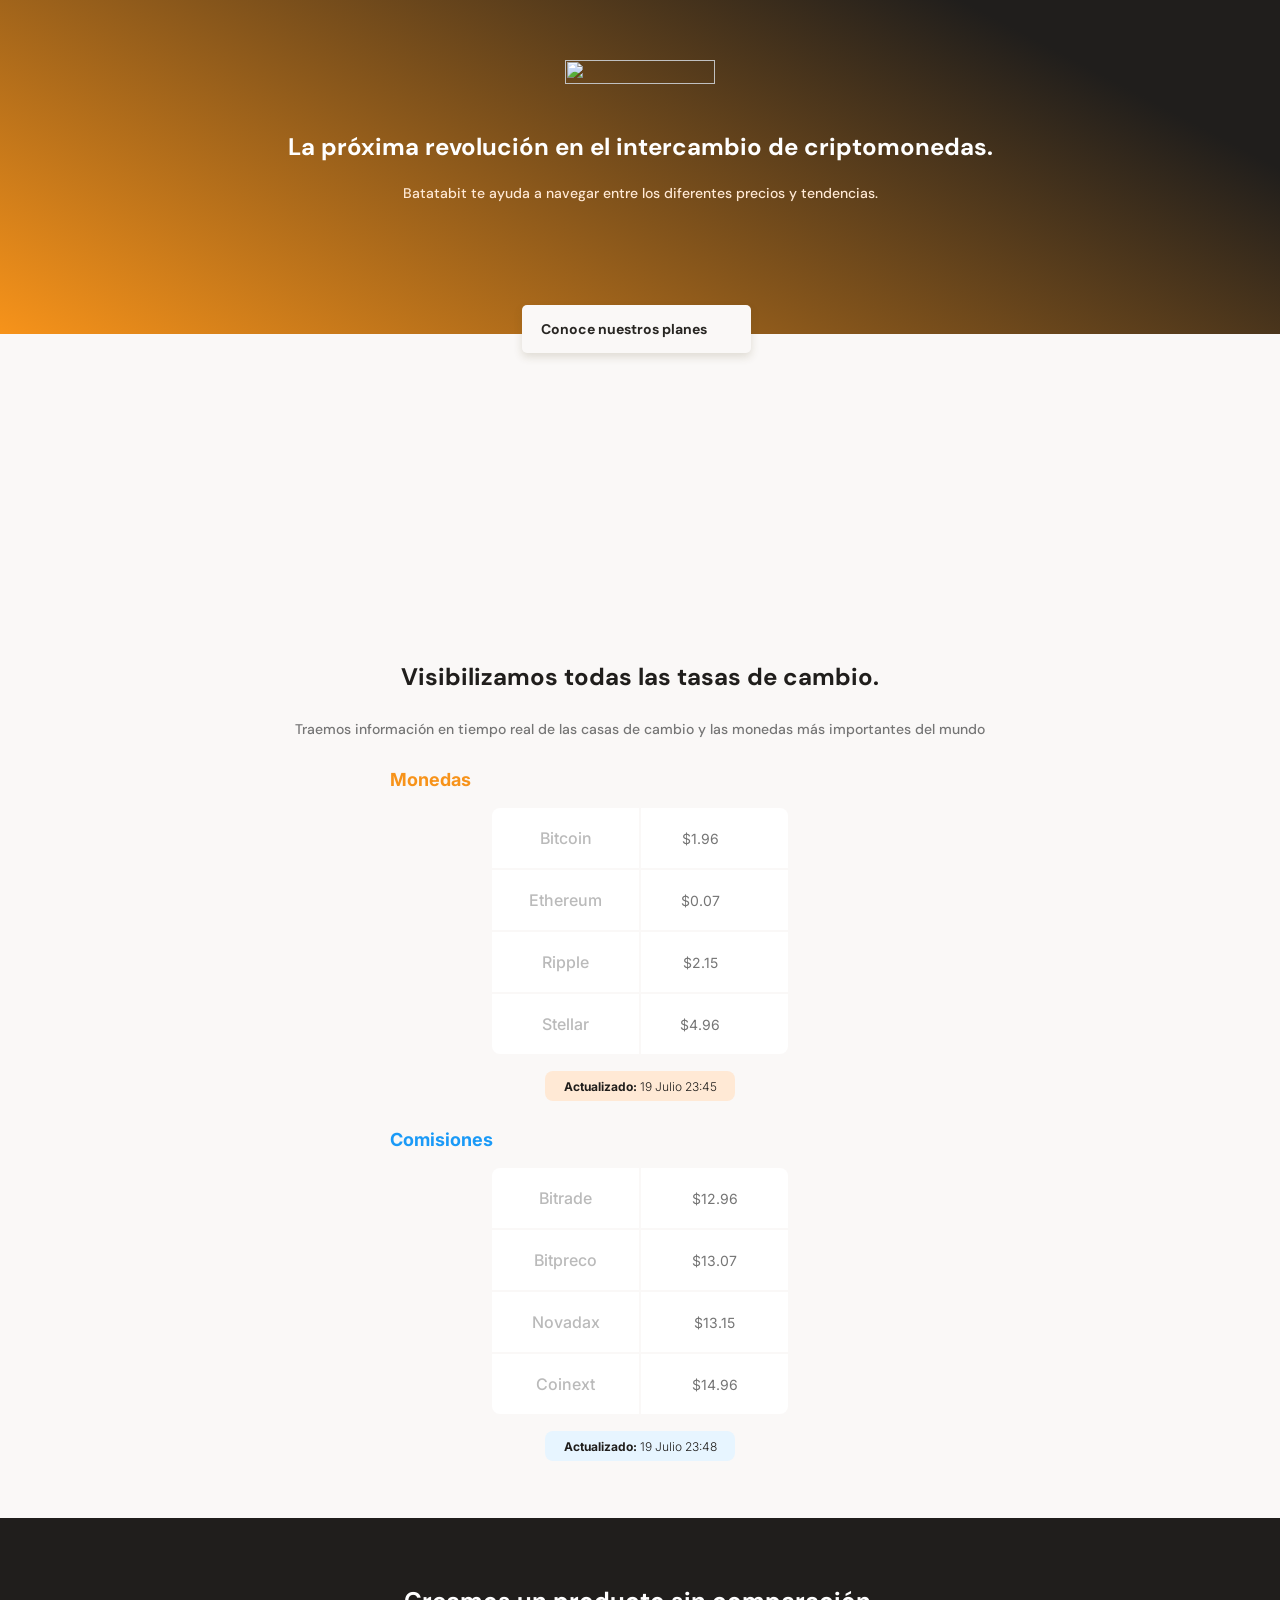
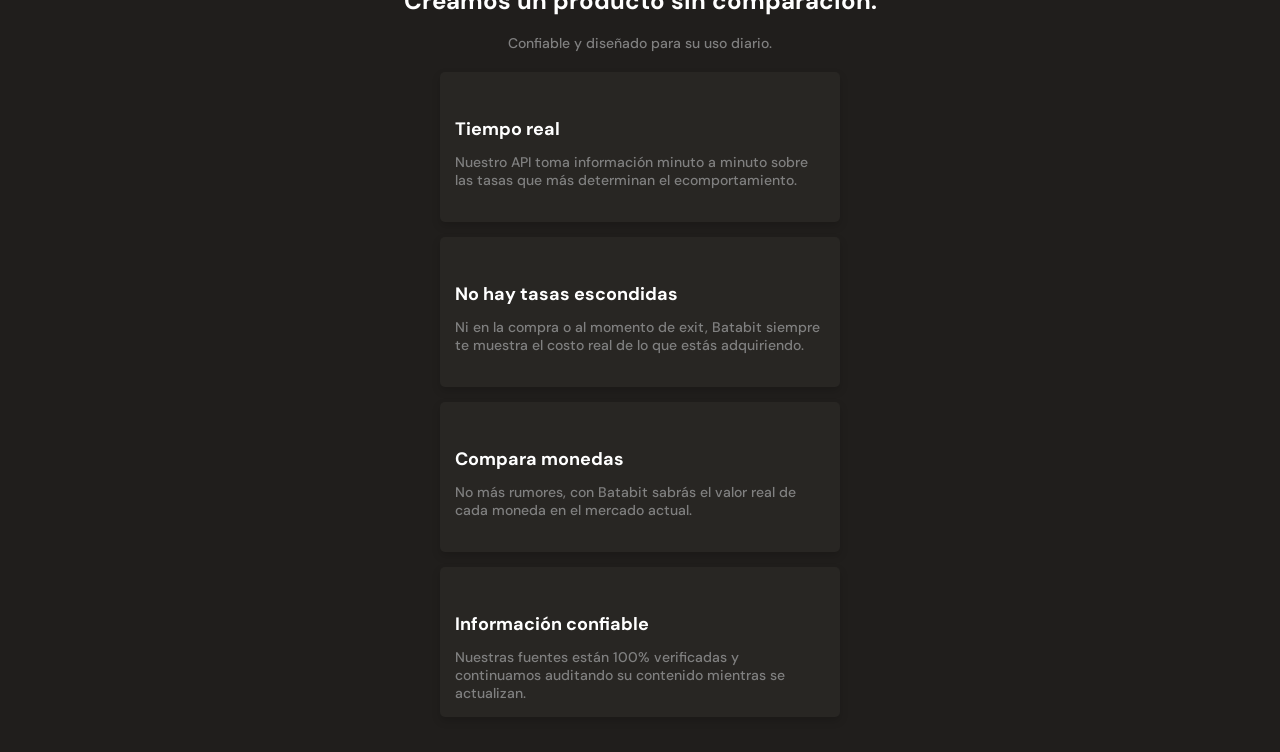
==== MobileFirst/index.html @ f26d72b4 "Finaliza parte de tarjetas de beneficios" ====
<!DOCTYPE html>
<html lang="en">
    <head>
        <meta charset="UTF-8">
        <meta name="viewport" content="width=device-width, initial-scale=1.0">
        <title>Batatabit</title>
        <link rel="preconnect" href="https://fonts.gstatic.com">
        <link href="https://fonts.googleapis.com/css2?family=DM+Sans:wght@400;500;700&family=Inter:wght@300;500&display=swap" rel="stylesheet">
        <link rel="stylesheet" href="./styles.css">
    </head>
    <body>
        <header>
            <img src="./assets/imgs/batatabit.svg" alt="">
            <div class="header--title-container">
                <h1>La próxima revolución en el intercambio de criptomonedas.</h1>
                <p>Batatabit te ayuda a navegar entre los diferentes precios y tendencias.</p>
                <a href="" class="header--button">Conoce nuestros planes <span></span></a>
            </div>            
        </header>
        <main>
            <section class="main--exchange-container">
                <div class="backgroundImg"></div>
                <div class="main--exchange-container--title">
                    <h2>Visibilizamos todas las tasas de cambio.</h2>
                    <p>Traemos información en tiempo real de las casas de cambio y las monedas más importantes del mundo</p>
                </div>
                <section class="main--tables--container">
                    <!-- Main table -->
                    <div class="main-currency-table">                        
                        <p class="currency-table--moneytitle">Monedas</p>
                        <div class="currency-table--container">
                            <table>
                                <!-- T row -->
                                <tr>
                                    <!-- T data -->
                                    <td class="table__top-left">Bitcoin</td>
                                    <td class="table__top-right table__right">$1.96 <span class="down"></span></td>
                                </tr>
                                <tr>
                                    <td>Ethereum</td>
                                    <td class="table__right">$0.07 <span class="up"></span></td>
                                </tr>
                                <tr>
                                    <td>Ripple</td>
                                    <td class="table__right">$2.15 <span class="down"></span></td>
                                </tr>
                                <tr>
                                    <td class="table__bottom-left">Stellar</td>
                                    <td class="table__bottom-right table__right">$4.96 <span class="down"></span></td>
                                </tr>
                            </table>
                        </div>
                        <div class="currency-table--date date__currency">
                            <p><b>Actualizado:</b> 19 Julio 23:45</p>
                        </div>
                    </div>
                    <!-- Second table -->
                    <div class="main-currency-table">                        
                        <p class="currency-table--comissiontitle">Comisiones</p>
                        <div class="currency-table--container">
                            <table>
                                <!-- T row -->
                                <tr>
                                    <!-- T data -->
                                    <td class="table__top-left">Bitrade</td>
                                    <td class="table__top-right table__right">$12.96</td>
                                </tr>
                                <tr>
                                    <td>Bitpreco</td>
                                    <td class="table__right">$13.07</td>
                                </tr>
                                <tr>
                                    <td>Novadax</td>
                                    <td class="table__right">$13.15</td>
                                </tr>
                                <tr>
                                    <td class="table__bottom-left">Coinext</td>
                                    <td class="table__bottom-right table__right">$14.96</td>
                                </tr>
                            </table>
                        </div>
                        <div class="currency-table--date date__comission">
                            <p><b>Actualizado:</b> 19 Julio 23:48</p>
                        </div>
                    </div>
                </section>

            </section>
            <!-- Main product detail -->
            <section class="main-product-detail">
                <span class="product-detail--batata-logo"></span>
                <div class="product-detail--title">
                    <h2>Creamos un producto sin comparación.</h2>
                    <p>Confiable y diseñado para su uso diario.</p>
                </div>
                <section class="product-cards--container">
                    <article class="product-detail--card">
                        <span class="clock"></span>
                        <p class="product--card-title">Tiempo real</p>
                        <p class="product--card-body">Nuestro API toma información minuto a minuto sobre las tasas que más determinan el ecomportamiento.</p>
                    </article>
                    <article class="product-detail--card">
                        <span class="eye"></span>
                        <p class="product--card-title">No hay tasas escondidas</p>
                        <p class="product--card-body">Ni en la compra o al momento de exit, Batabit siempre te muestra el costo real de lo que estás adquiriendo.</p>
                    </article>
                    <article class="product-detail--card">
                        <span class="dollar"></span>
                        <p class="product--card-title">Compara monedas</p>
                        <p class="product--card-body">No más rumores, con Batabit sabrás el valor real de cada moneda en el mercado actual.</p>
                    </article>
                    <article class="product-detail--card">
                        <span class="check"></span>
                        <p class="product--card-title">Información confiable</p>
                        <p class="product--card-body">Nuestras fuentes están 100% verificadas y continuamos auditando su contenido mientras se actualizan.</p>
                    </article>
                </section>
            </section>
            <section></section>
            <section></section>
        </main>
        <footer></footer>
    </body>
</html>
---- MobileFirst/styles.css ----
/*
1. Posicionamiento
2. Modelo de caja (Box model)
3. Tipografía
4. Visuales
5. Otros
*/
:root {
    /* Colores */
    --bitcoin-orange: #F7931A;
    --soft-orange: #FFE9D5;
    --secondary-blue: #1A9AF7;
    --soft-blue: #E7F5FF;
    --warm-black: #201E1C;
    --black: #282623;
    --grey: #BABABA;
    --off-white: #FAF8F7;
    --just-white: #FFFFFF;
    --warm-grey: #757575;
    --dark-grey: #808080;
}

* {
    box-sizing: border-box;
    margin: 0px;
    padding: 0px;
}

html {
    font-size: 62.5%;
    font-family: 'DM Sans', sans-serif;
}

header {
    position: relative;
    display: flex;
    flex-direction: column;
    justify-content: center;
    width: 100%;
    min-width: 320px;
    height: 334px;
    text-align: center;
    background: linear-gradient(207.8deg, var(--warm-black) 16.69%, var(--bitcoin-orange) 100%);
}

header img {
    width: 150px;
    height: 24px;
    margin-top: 60px;
    align-self: center;
}

.header--title-container {
    width: 90%;
    min-width: 288px;
    max-width: 900px;
    height: 218px;
    margin-top: 50px;
    text-align: center;
    align-self: center;
}

.header--title-container h1 {
    font-size: 2.4rem;
    font-weight: bold;
    line-height: 2.6rem;
    color: var(--just-white);
}

.header--title-container p {
    margin-top: 20px;
    font-size: 1.4rem;
    font-weight: 500;
    line-height: 2.6rem;
    color: var(--soft-orange);
}

.header--title-container .header--button {
    position: absolute;
    left: calc(50% - 118px);
    top: 270px;
    display: block;
    margin-top: 35px;
    padding: 15px;
    width: 229px;
    height: 48px;
    background-color: var(--off-white);
    /* Sombra */
    box-shadow: 0px 4px 8px rgba(89, 73, 30, 0.16);
    border: none;
    border-radius: 5px;
    font-size: 1.4rem;
    font-weight: bold;
    text-decoration: none;
    color: var(--black);
}

.header--button span{
    display: inline-block;
    width: 13px;
    height: 8px;
    margin-left: 10px;
    background-image: url('./assets/icons/Vector.svg')
}

main {
    width: 100%;
    height: auto;   /* El mismo contenido asigna el alto */
    background-color: var(--off-white);
}

.main--exchange-container {
    width: 100%;
    height: auto;
    padding-top: 80px;
    padding-bottom: 30px;
    text-align: center;
}

.main--exchange-container--title {
    width: 90%;
    min-width: 288px;
    max-width: 900px;
    margin: 0 auto;
}

.main--exchange-container .backgroundImg {
    width: 200px;
    height: 200px;
    margin: 0 auto;
    margin-bottom: 50px;
    background-image: url('./assets/imgs/bitcoin.svg');
    background-size: cover;
    background-position: center;
    background-repeat: no-repeat;
}

.main--exchange-container h2 {
    margin-bottom: 30px;
    font-size: 2.4rem;
    font-weight: bold;
    line-height: 2.6rem;
    color: var(--warm-black);
}

.main--exchange-container p {
    margin-bottom: 30px;
    font-size: 1.4rem;
    font-weight: 500;
    line-height: 1.8rem;
    color: var(--warm-grey);
}

.main-currency-table {
    width: 70%;
    min-width: 235px;
    max-width: 500px;
    height: 360px;
    margin: 0 auto;
    font-family: "Inter", sans-serif;
}

.main-currency-table p {
    margin-bottom: 15px;
    font-size: 1.8rem;
    font-weight: bold;
    line-height: 2.3rem;
    text-align: left;
}

.main-currency-table .currency-table--moneytitle {
    color: var(--bitcoin-orange);    
}

.main-currency-table .currency-table--comissiontitle {
    color: var(--secondary-blue);        
}

.main-currency-table .currency-table--container {
    width: 90%;
    min-width: 230px;
    max-width: 300px;
    height: 250px;
    margin: 0 auto;    
}

.currency-table--container table {
    width: 100%;
    height: 100%;
}

.currency-table--container td {
    width: 50%;
    font-size: 1.6rem;
    font-weight: 500;
    line-height: 1.9rem;
    color: var(--grey);
    background-color: var(--just-white);    
}

.currency-table--container .table__top-left {
    border-radius: 8px 0px 0px 0px;
}

.currency-table--container .table__bottom-left {
    border-radius: 0px 0px 0px 8px;
}

.currency-table--container .table__top-right {
    border-radius: 0px 8px 0px 0px;
}

.currency-table--container .table__bottom-right {
    border-radius: 0px 0px 8px 0px;
}

.currency-table--container .table__right {
    font-size: 1.4rem;
    font-weight: normal;
    line-height: 1.7rem;
    color: var(--warm-grey);
}

.currency-table--container span {
    display: inline-block;
    width: 15px;
    height: 15px;
    margin-left: 10px;    
    background-position: center;
    background-repeat: no-repeat;
}

.currency-table--container .down {
    background-image: url('./assets/icons/trending-down.svg');    
}

.currency-table--container .up {
    background-image: url('./assets/icons/trending-up.svg');   
}

.currency-table--date {
    width: 190px; /* PARA EVITAR EL DESBORDAMIENTO DEL TEXTO SE PUEDE PONER WIDTH: MAX-CONTENT*/
    height: 30px;
    margin: 0 auto;
    margin-top: 15px;
    padding: 8px;    
    border-radius: 8px;
}

.currency-table--date p {
    font-size: 1.2rem;
    line-height: 1.5rem;
    text-align: center;
    color: var(--warm-black);
    font-weight: 300;
}

.date__comission {    
    background-color: var(--soft-blue);
}

.date__currency {
    background-color: var(--soft-orange);
}

/* Main product detail */
.main-product-detail {
    position: relative;
    width: 100%;
    min-width: 320px;
    height: auto;
    padding: 20px 10px;
    background-color: var(--warm-black);
}

.product-detail--batata-logo {
    position: absolute;
    width: 40px;
    height: 25px;
    top: -10px;
    left: calc(50% - 20px);
    background-image: url('./assets/icons/batataLogo.svg');
}

.product-detail--title {
    width: 90%;
    min-width: 288px;
    height: auto;
    margin: 0 auto;
    margin-top: 50px;
    text-align: center;
}

.product-detail--title h2 {
    margin-bottom: 20px;
    font-size: 2.4rem;
    font-weight: bold;
    line-height: 2.6rem;
    color: var(--just-white);
}

.product-detail--title p {
    margin-bottom: 20px;
    font-size: 1.4rem;
    line-height: 1.8rem;
    font-weight: 500;
    color: var(--dark-grey);
}

.product-detail--card {
    width: 90%;
    min-width: 288px;
    max-width: 400px;
    height: 150px;
    margin: 15px auto;
    padding: 15px;
    background-color: var(--black);
    border-radius: 5px;
    box-shadow: 0px 4px 8px rgba(0, 0, 0, 0.16);
}

.product-detail--card span {
    display: inline-block;
    width: 20px;
    height: 20px;
    margin-bottom: 10px;    
    background-size: cover;
    background-position: center;
    background-repeat: no-repeat;
}

.clock {
    background-image: url('./assets/icons/clock.svg');
}

.eye {
    background-image: url('./assets/icons/eye.svg');
}

.dollar {
    background-image: url('./assets/icons/dollar-sign.svg');
}

.check {
    background-image: url('./assets/icons/check-circle.svg');
}

.product--card-title {
    margin-bottom: 15px;
    font-size: 1.8rem;
    font-weight: bold;
    line-height: 1.8rem;
    color: var(--just-white);
}

.product--card-body {
    font-size: 1.4rem;
    font-weight: 500;
    line-height: 1.8rem;
    color: var(--dark-grey);
}
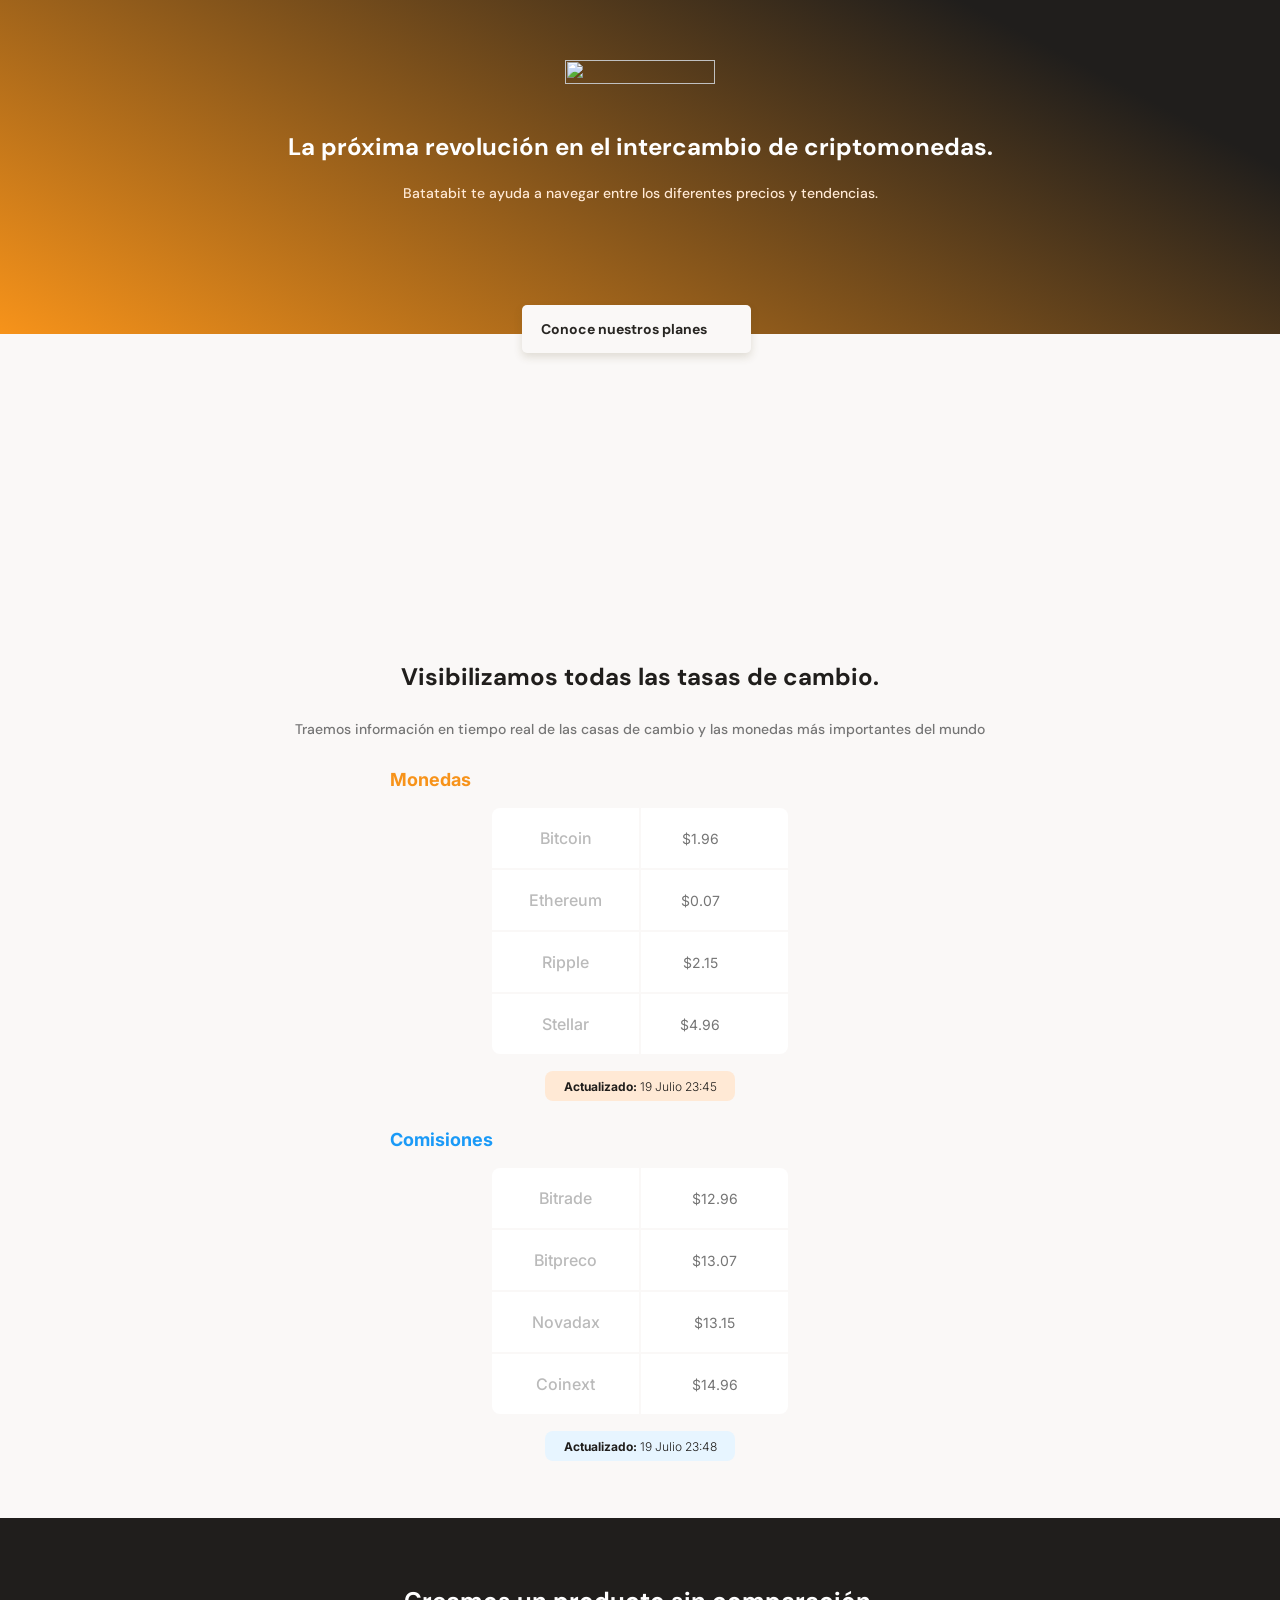
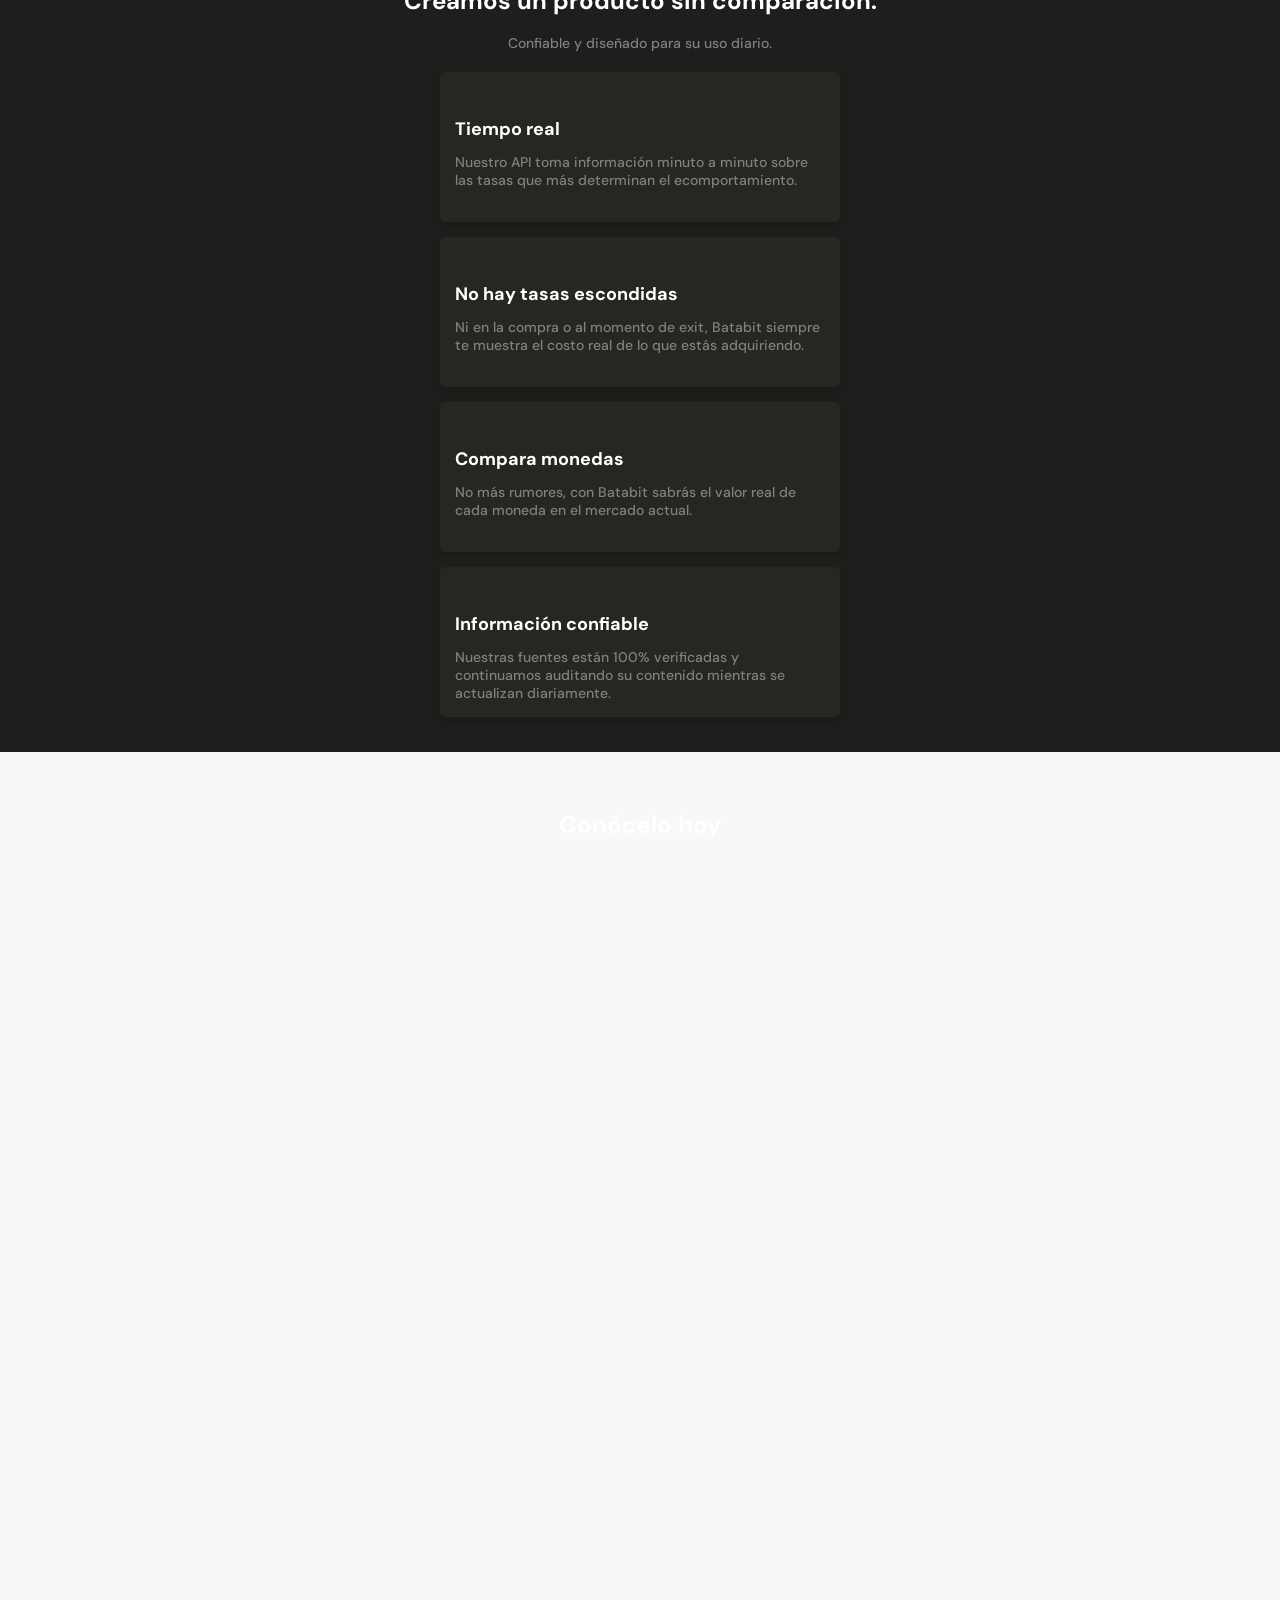
==== commit 445456eb: "Finaliza sección Hero" ====
--- a/MobileFirst/index.html
+++ b/MobileFirst/index.html
@@ -112,11 +112,14 @@
                     <article class="product-detail--card">
                         <span class="check"></span>
                         <p class="product--card-title">Información confiable</p>
-                        <p class="product--card-body">Nuestras fuentes están 100% verificadas y continuamos auditando su contenido mientras se actualizan.</p>
+                        <p class="product--card-body">Nuestras fuentes están 100% verificadas y continuamos auditando su contenido mientras se actualizan diariamente.</p>
                     </article>
                 </section>
             </section>
-            <section></section>
+            <!-- Hero section -->
+            <section class="bitcoin-img-container">
+                <h2>Conócelo hoy</h2>
+            </section>
             <section></section>
         </main>
         <footer></footer>
--- a/MobileFirst/styles.css
+++ b/MobileFirst/styles.css
@@ -311,7 +311,7 @@
     width: 90%;
     min-width: 288px;
     max-width: 400px;
-    height: 150px;
+    min-height: 150px;
     margin: 15px auto;
     padding: 15px;
     background-color: var(--black);
@@ -358,4 +358,23 @@
     font-weight: 500;
     line-height: 1.8rem;
     color: var(--dark-grey);
+}
+
+.bitcoin-img-container {
+    width: 100%;
+    min-width: 320px;
+    height: 100vh;
+    background-image: url('./assets/imgs/bitcoinbaby.jpg');
+    background-position: center;
+    background-size: cover;
+    background-repeat: no-repeat;
+}
+
+.bitcoin-img-container h2 {
+    padding-top: 60px;
+    font-size: 2.4rem;
+    font-weight: bold;
+    line-height: 26px;
+    text-align: center;
+    color: var(--just-white);
 }
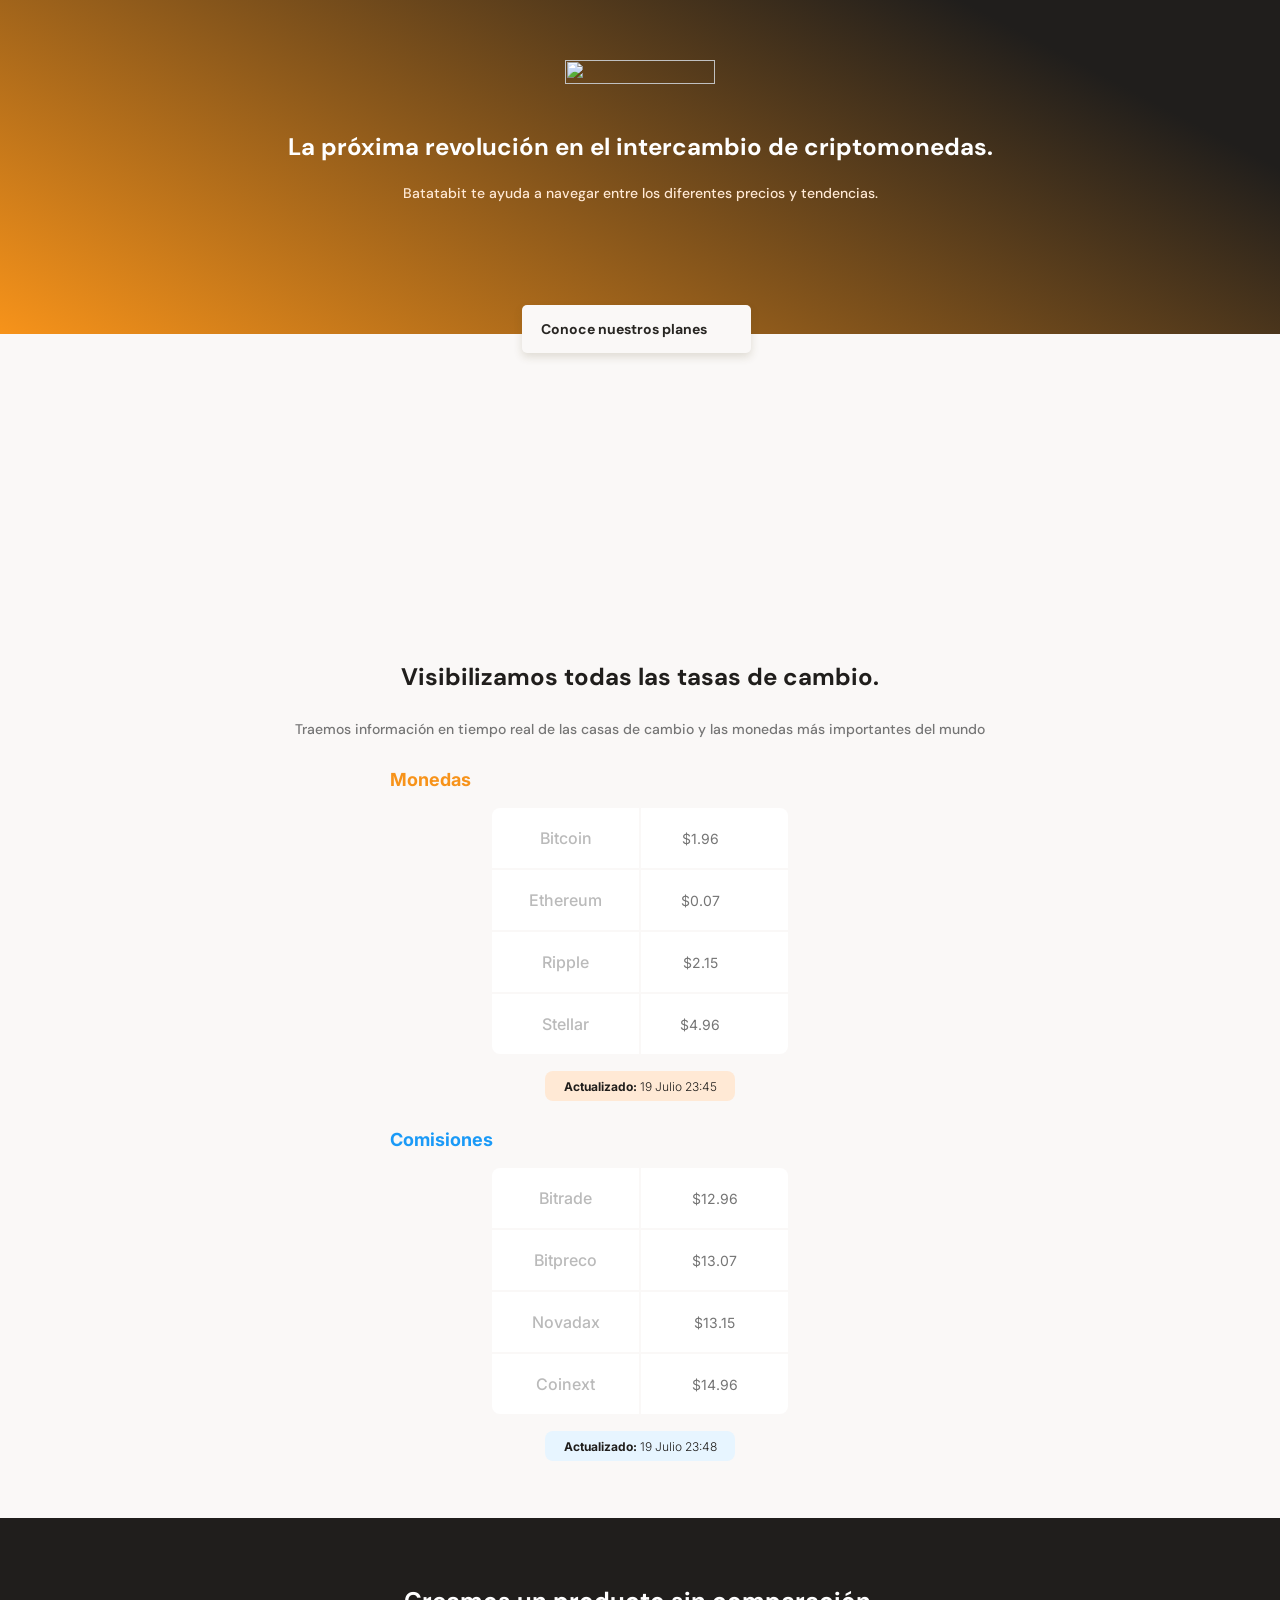
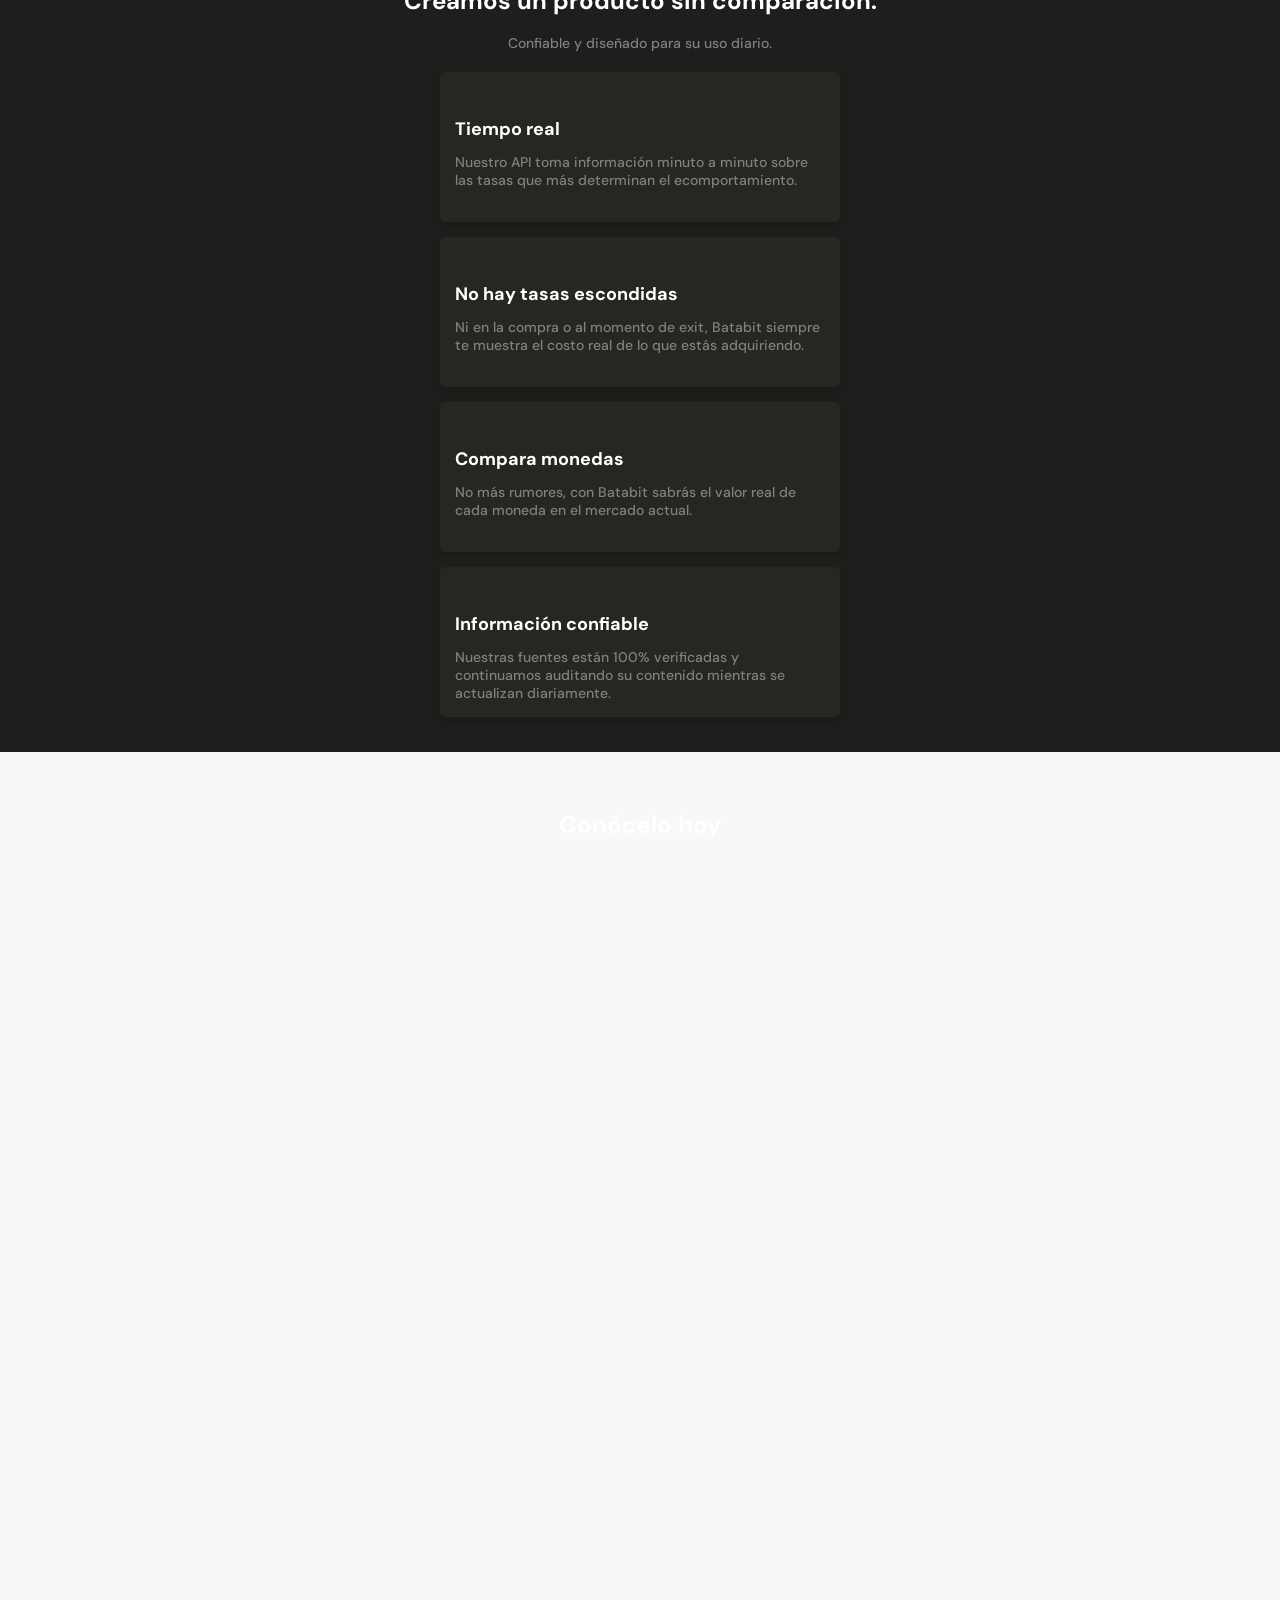
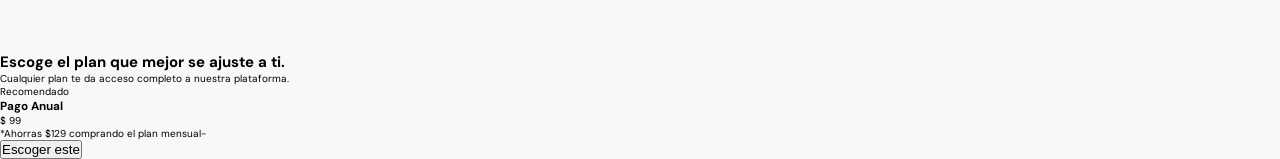
==== commit 954e12cb: "Estructura para la sección de payment" ====
--- a/MobileFirst/index.html
+++ b/MobileFirst/index.html
@@ -14,7 +14,7 @@
             <div class="header--title-container">
                 <h1>La próxima revolución en el intercambio de criptomonedas.</h1>
                 <p>Batatabit te ayuda a navegar entre los diferentes precios y tendencias.</p>
-                <a href="" class="header--button">Conoce nuestros planes <span></span></a>
+                <a href="#plans" class="header--button">Conoce nuestros planes <span></span></a>
             </div>            
         </header>
         <main>
@@ -120,7 +120,24 @@
             <section class="bitcoin-img-container">
                 <h2>Conócelo hoy</h2>
             </section>
-            <section></section>
+            <!-- Payment section -->
+            <section id="plans" class="main-plans-container">
+                <div class="plans--title">
+                    <h2>Escoge el plan que mejor se ajuste a ti.</h2>
+                    <p>Cualquier plan te da acceso completo a nuestra plataforma.</p>
+                </div>
+                <section class="plans-container--slider">
+                    <article class="plans-container--card">
+                        <p>Recomendado</p>
+                        <div>
+                            <h3>Pago Anual</h3>
+                            <p><span>$</span> 99</p>
+                            <p>*Ahorras $129 comprando el plan mensual-</p>
+                            <button>Escoger este <span></span></button>
+                        </div>
+                    </article>
+                </section>
+            </section>
         </main>
         <footer></footer>
     </body>
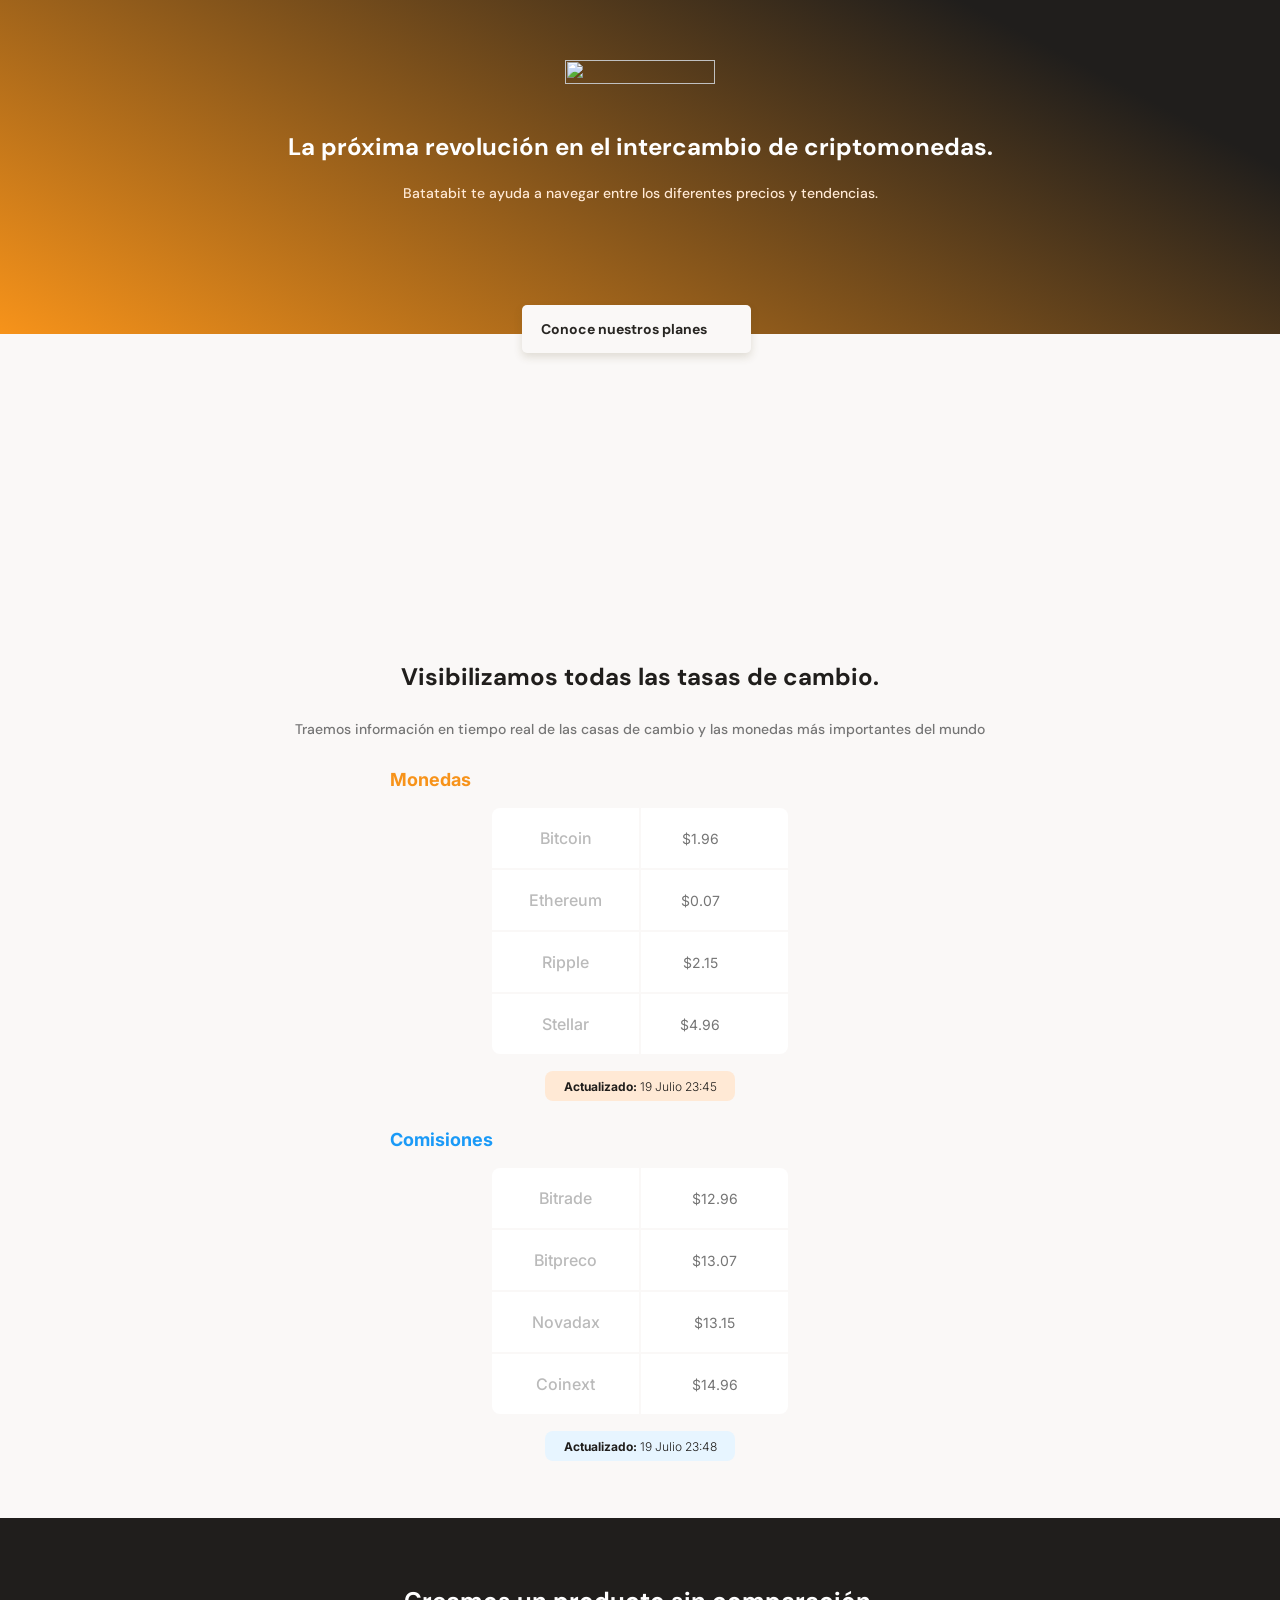
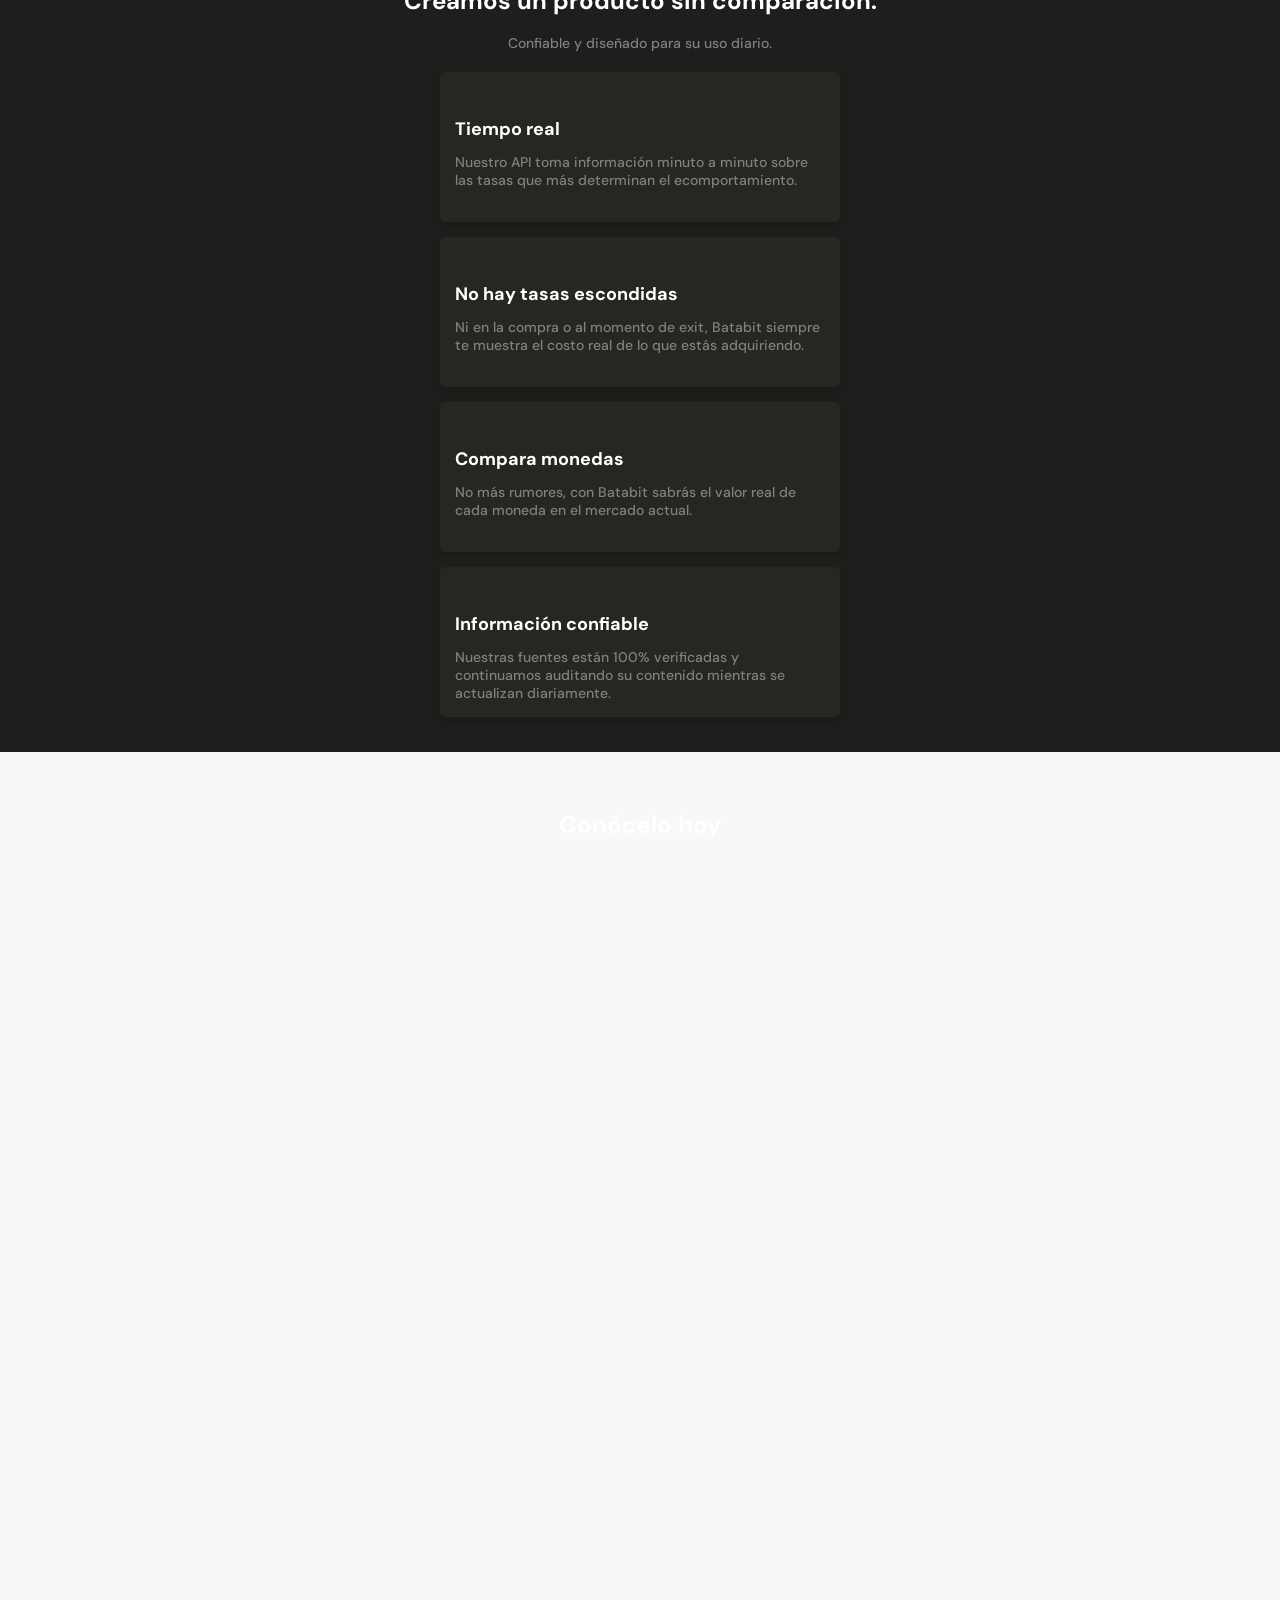
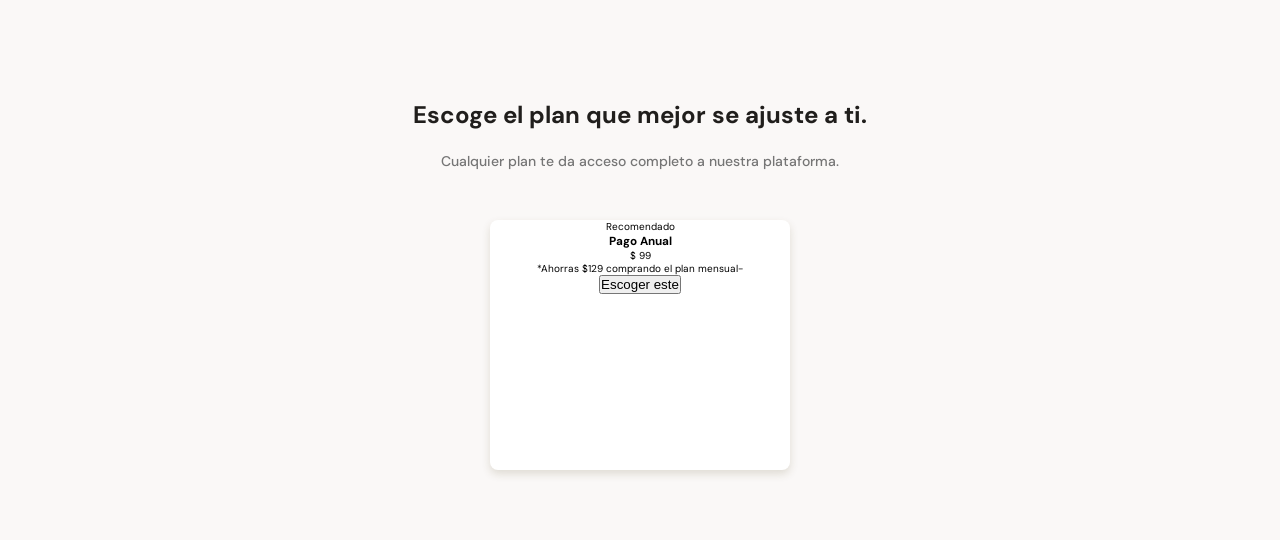
==== commit 43773e3f: "Finalización título sección planes- maqueta de tarjetas sección planes" ====
--- a/MobileFirst/index.html
+++ b/MobileFirst/index.html
@@ -128,12 +128,12 @@
                 </div>
                 <section class="plans-container--slider">
                     <article class="plans-container--card">
-                        <p>Recomendado</p>
-                        <div>
-                            <h3>Pago Anual</h3>
-                            <p><span>$</span> 99</p>
-                            <p>*Ahorras $129 comprando el plan mensual-</p>
-                            <button>Escoger este <span></span></button>
+                        <p class="recommended">Recomendado</p>
+                        <div class="plan-info-container">
+                            <h3 class="plan-card--title">Pago Anual</h3>
+                            <p class="plan-card--price"><span>$</span> 99</p>
+                            <p class="plan-card--saving">*Ahorras $129 comprando el plan mensual-</p>
+                            <button class="plan-card--ca">Escoger este <span></span></button>
                         </div>
                     </article>
                 </section>
--- a/MobileFirst/styles.css
+++ b/MobileFirst/styles.css
@@ -377,4 +377,49 @@
     line-height: 26px;
     text-align: center;
     color: var(--just-white);
+}
+
+/* Payment Section */
+.main-plans-container {
+    width: 100%;
+    min-width: 320px;
+    padding-bottom: 70px;
+    text-align: center;
+}
+
+.plans--title {
+    width: 90%;
+    min-width: 288px;
+    height: auto;
+    margin: 0 auto;
+    margin-bottom: 50px;
+}
+
+.plans--title h2 {
+    padding-top: 50px;
+    font-size: 2.4rem;
+    font-weight: bold;
+    line-height: 2.6rem;
+    color: var(--warm-black);
+}
+
+.plans--title p {
+    padding-top: 24px;
+    font-size: 1.4rem;
+    font-weight: 500;
+    line-height: 18px;
+    color: var(--warm-grey);
+}
+
+.plans-container--card {
+    position: relative;
+    width: 70%;
+    min-width: 230px;
+    max-width: 300px;
+    height: 250px;
+    margin: 50px auto 0;
+    padding: 0 15px;
+    background-color: var(--just-white);
+    border-radius: 8px;
+    box-shadow: 0px 4px 8px rgba(89, 73, 30, 0.16);
 }
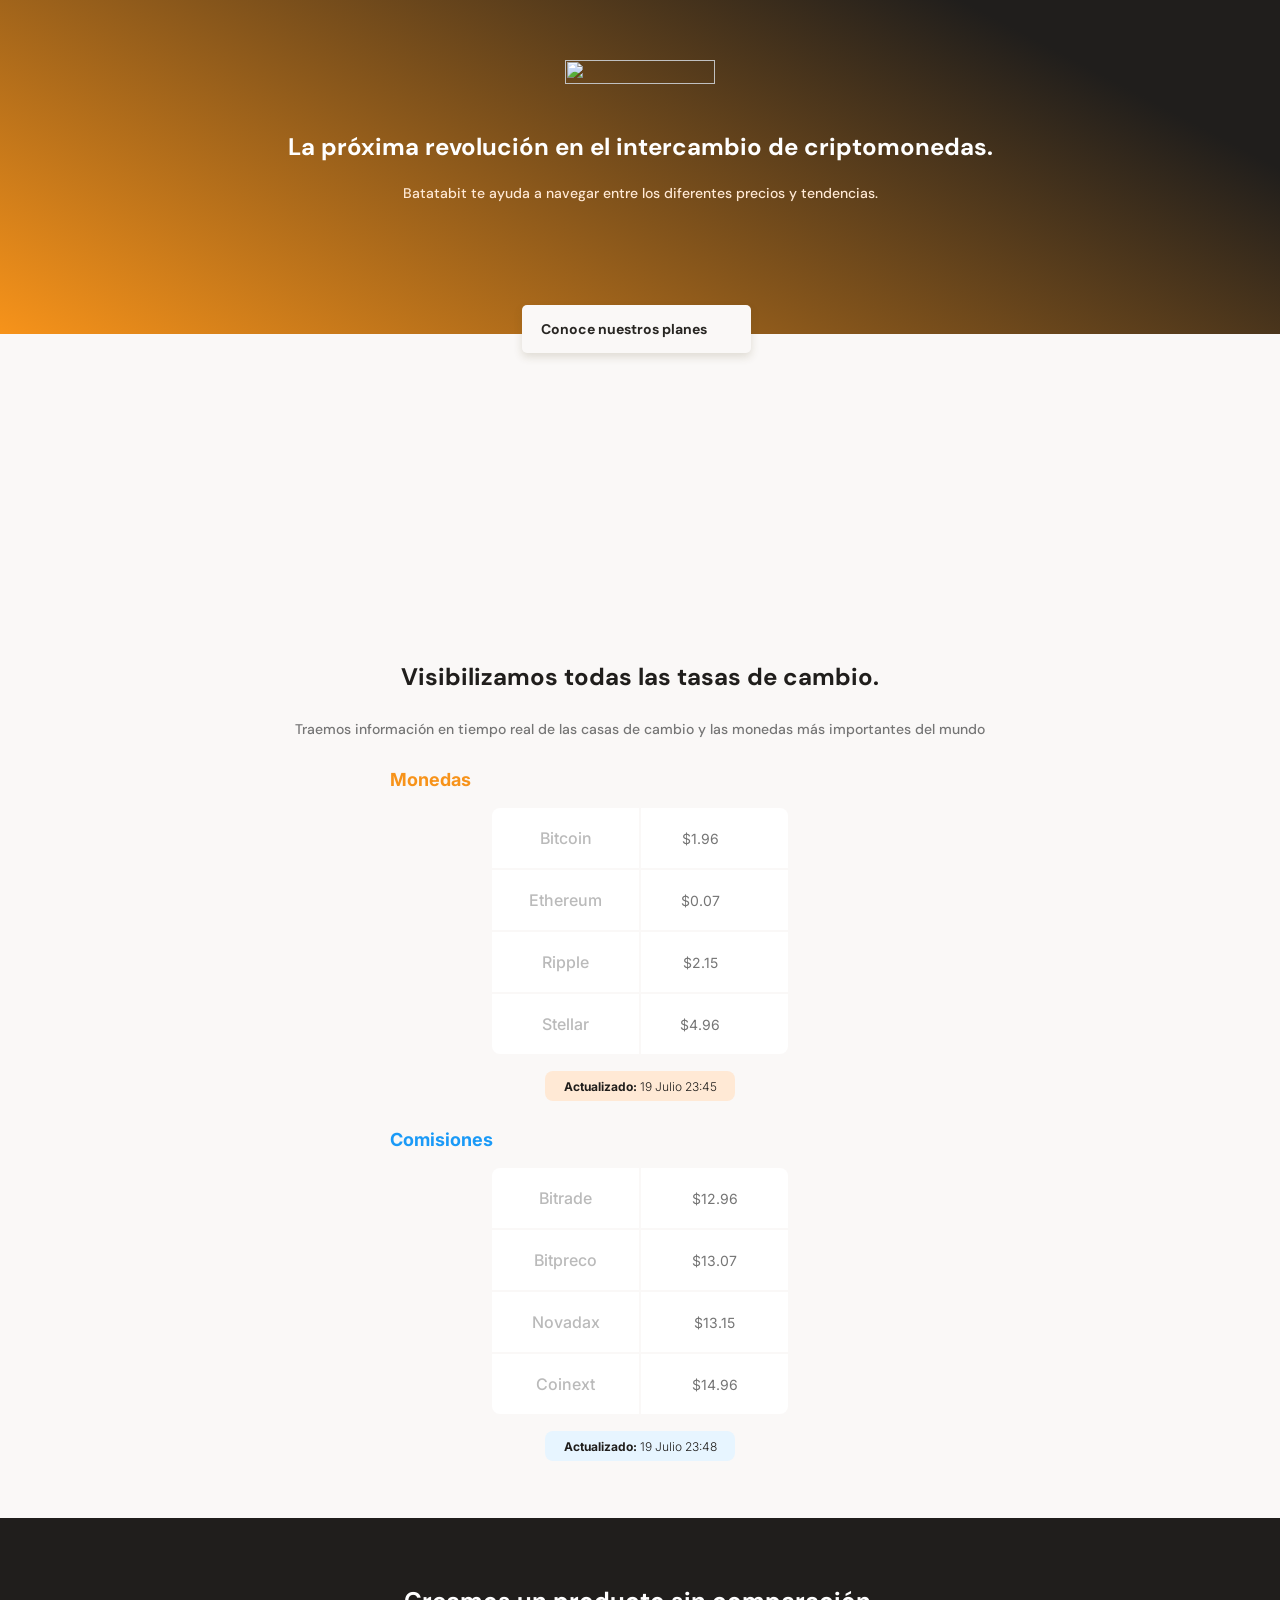
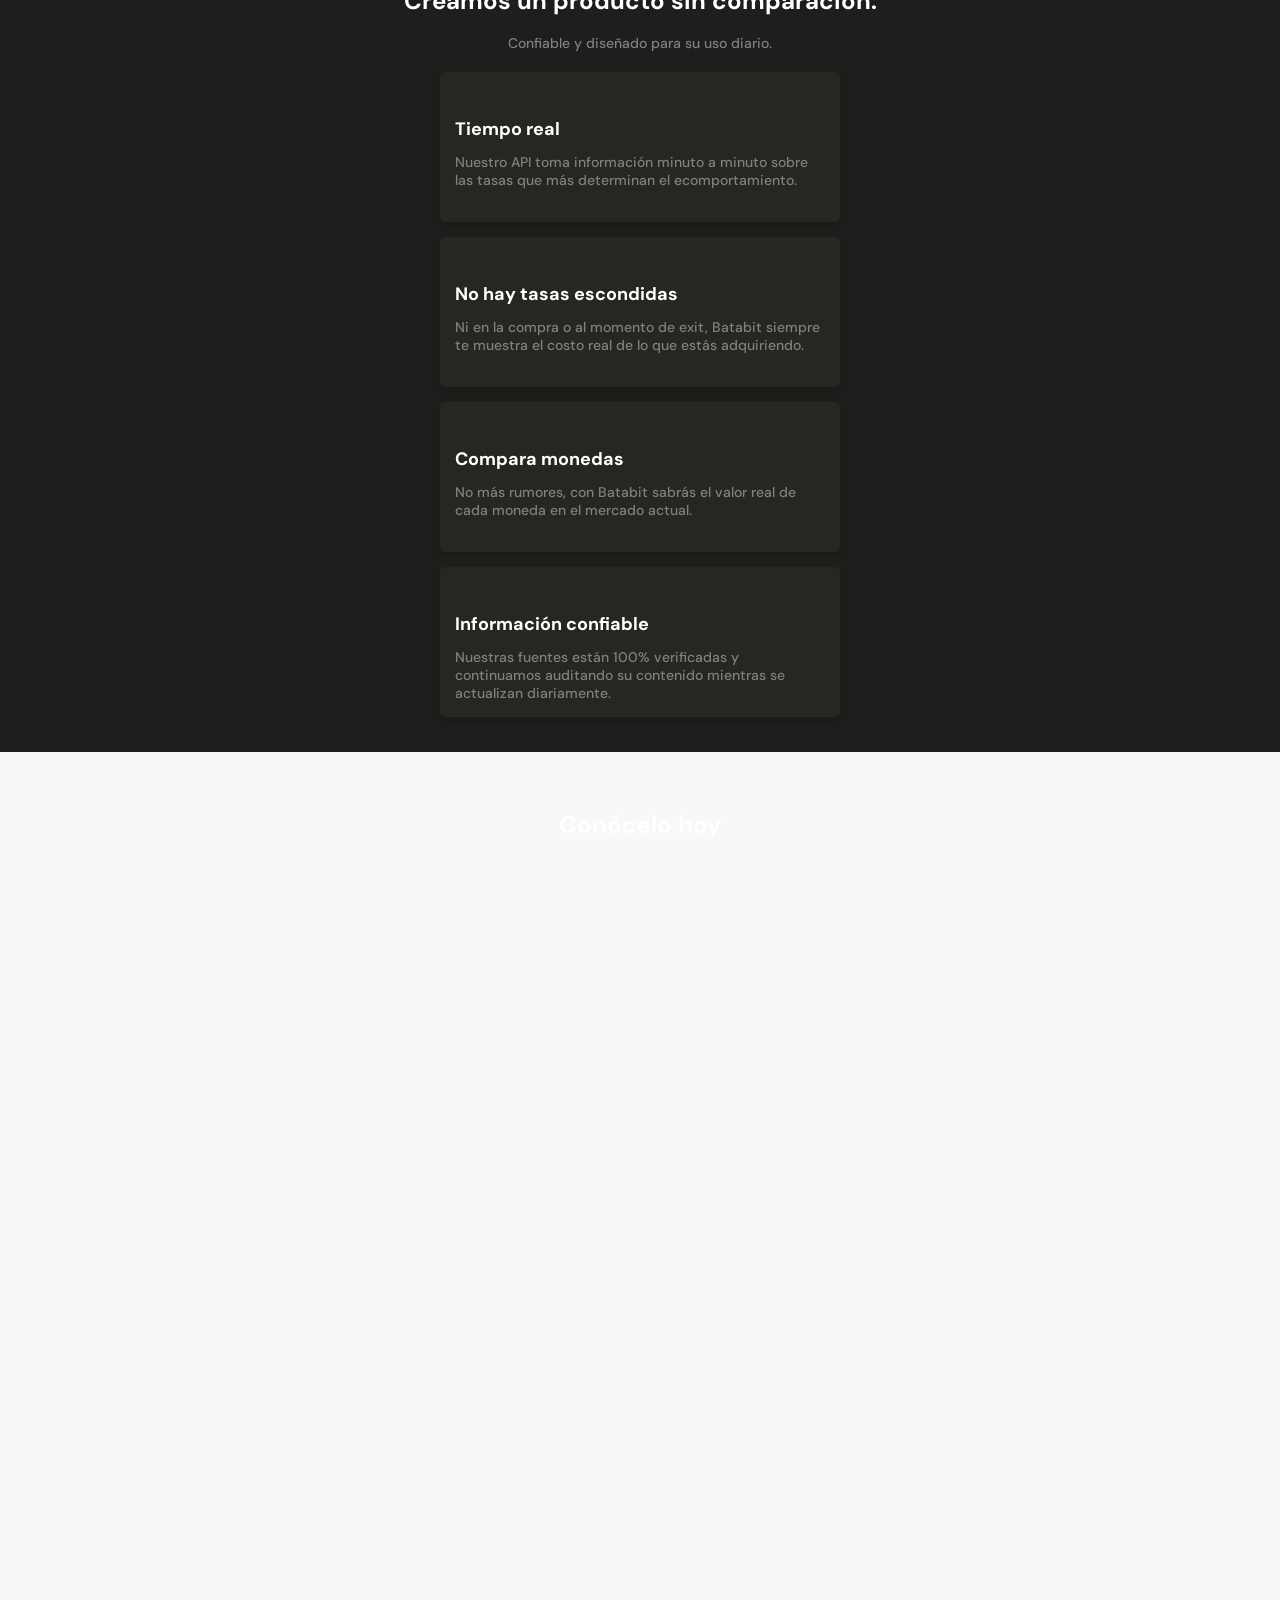
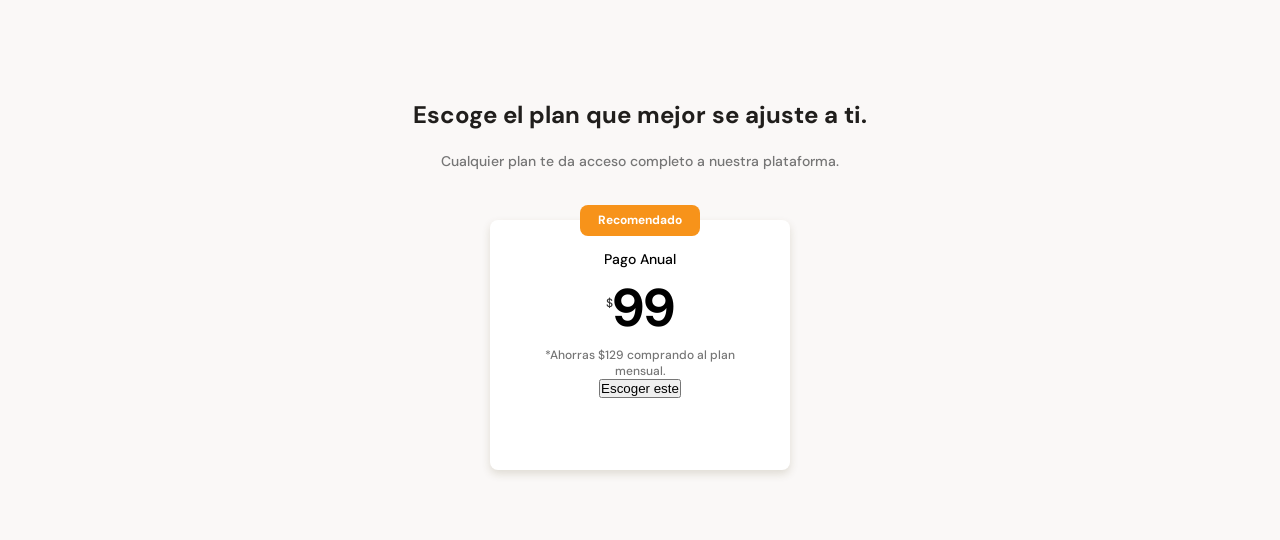
==== commit 2c702563: "Estilos para tarjeta de planes sin el botón" ====
--- a/MobileFirst/index.html
+++ b/MobileFirst/index.html
@@ -131,8 +131,8 @@
                         <p class="recommended">Recomendado</p>
                         <div class="plan-info-container">
                             <h3 class="plan-card--title">Pago Anual</h3>
-                            <p class="plan-card--price"><span>$</span> 99</p>
-                            <p class="plan-card--saving">*Ahorras $129 comprando el plan mensual-</p>
+                            <p class="plan-card--price"><span>$</span>99</p>
+                            <p class="plan-card--saving">*Ahorras $129 comprando al plan mensual.</p>
                             <button class="plan-card--ca">Escoger este <span></span></button>
                         </div>
                     </article>
--- a/MobileFirst/styles.css
+++ b/MobileFirst/styles.css
@@ -422,4 +422,49 @@
     background-color: var(--just-white);
     border-radius: 8px;
     box-shadow: 0px 4px 8px rgba(89, 73, 30, 0.16);
+}
+
+.recommended {
+    position: absolute;
+    width: 120px;
+    height: 31px;
+    left: calc(50% - 60px);
+    top: -15px;
+    font-size: 1.2rem;
+    font-weight: bold;
+    line-height: 1.5rem;
+    padding: 8px;
+    background-color: var(--bitcoin-orange);
+    border-radius: 8px;
+    color: var(--just-white);
+}
+
+.plan-card--title {
+    padding-top: 30px;
+    font-size: 1.4rem;
+    font-weight: 500;
+    line-height: 1.8rem;
+    color: black;
+}
+
+.plan-card--price {
+    padding: 5px 0;
+    font-size: 5.3rem;
+    font-weight: bold;
+    color: black;
+}
+
+.plan-card--price span {
+    font-size: 1.2rem;
+    font-weight: 500;
+    color: #363636;
+    line-height: 1.5rem;
+    vertical-align: super;
+}
+
+.plan-card--saving {
+    font-size: 1.2rem;
+    font-weight: 500;
+    color: var(--warm-grey);
+    padding: 0 25px;
 }
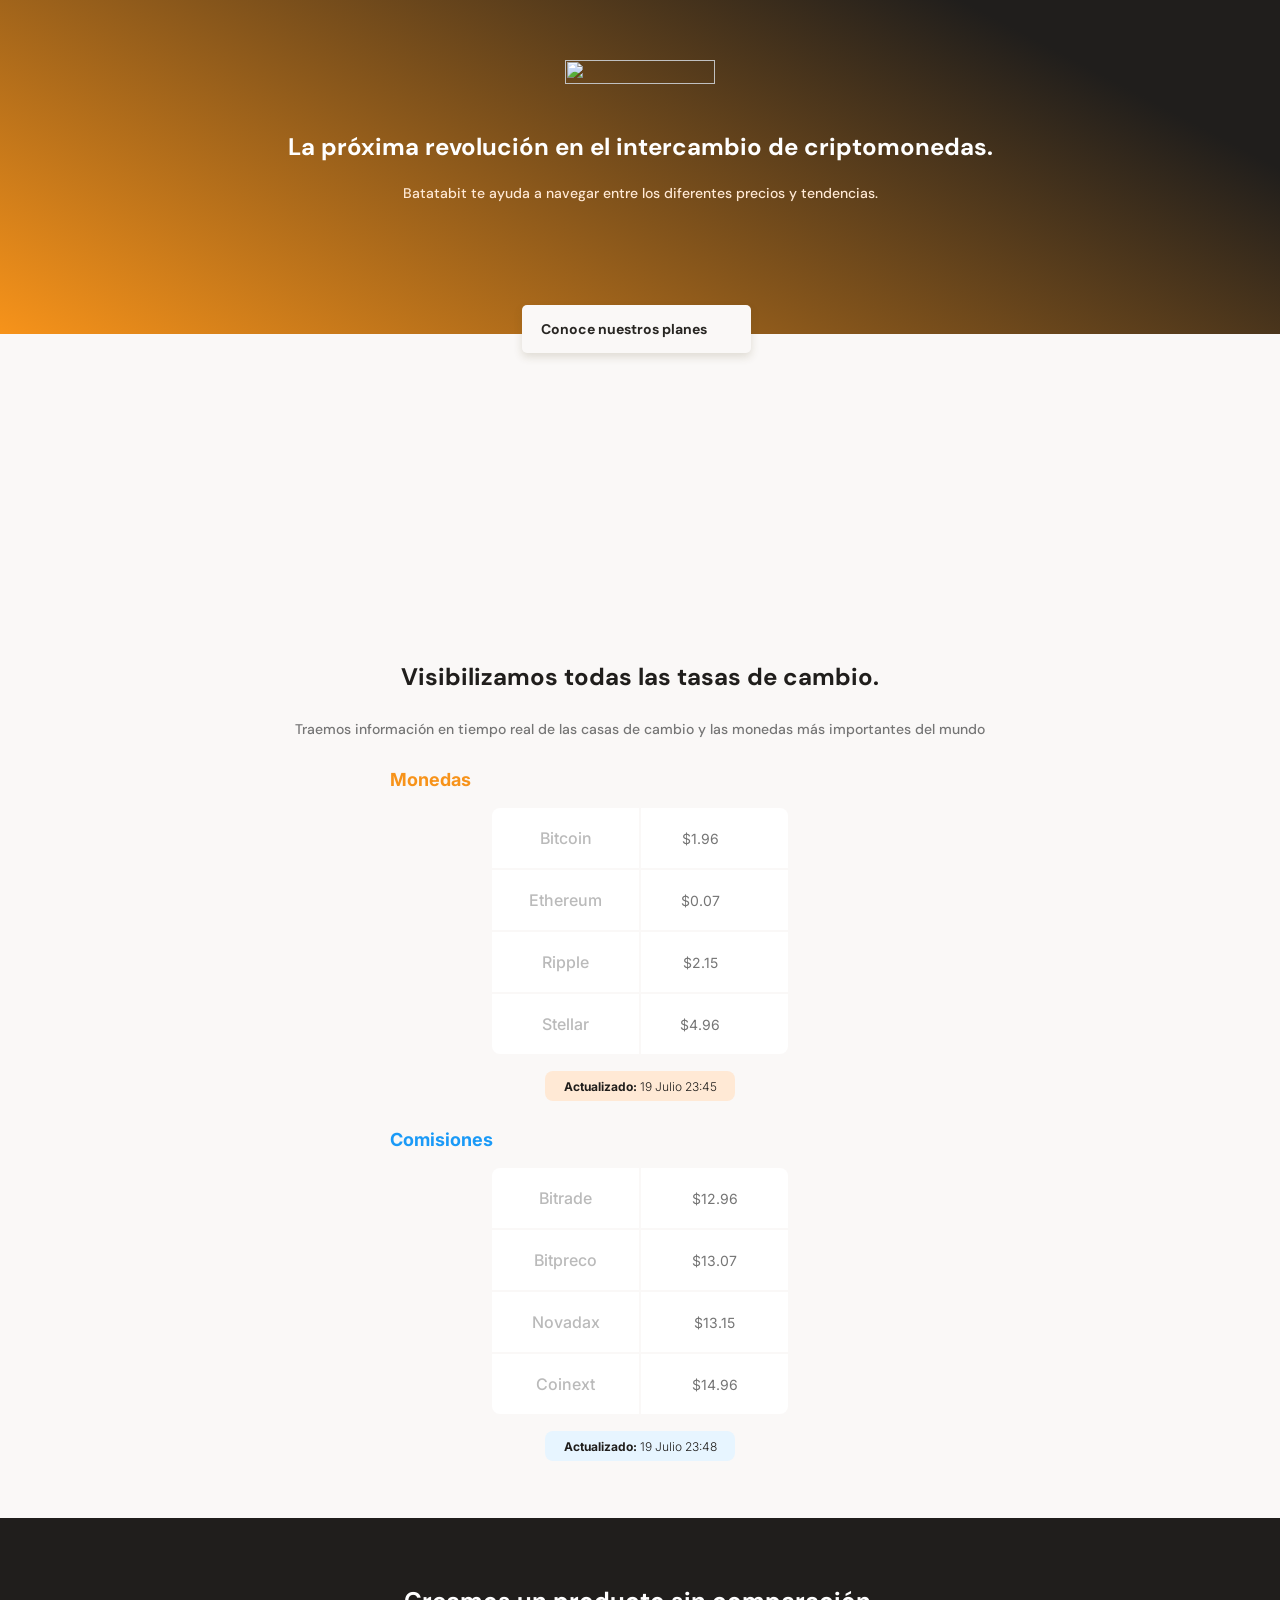
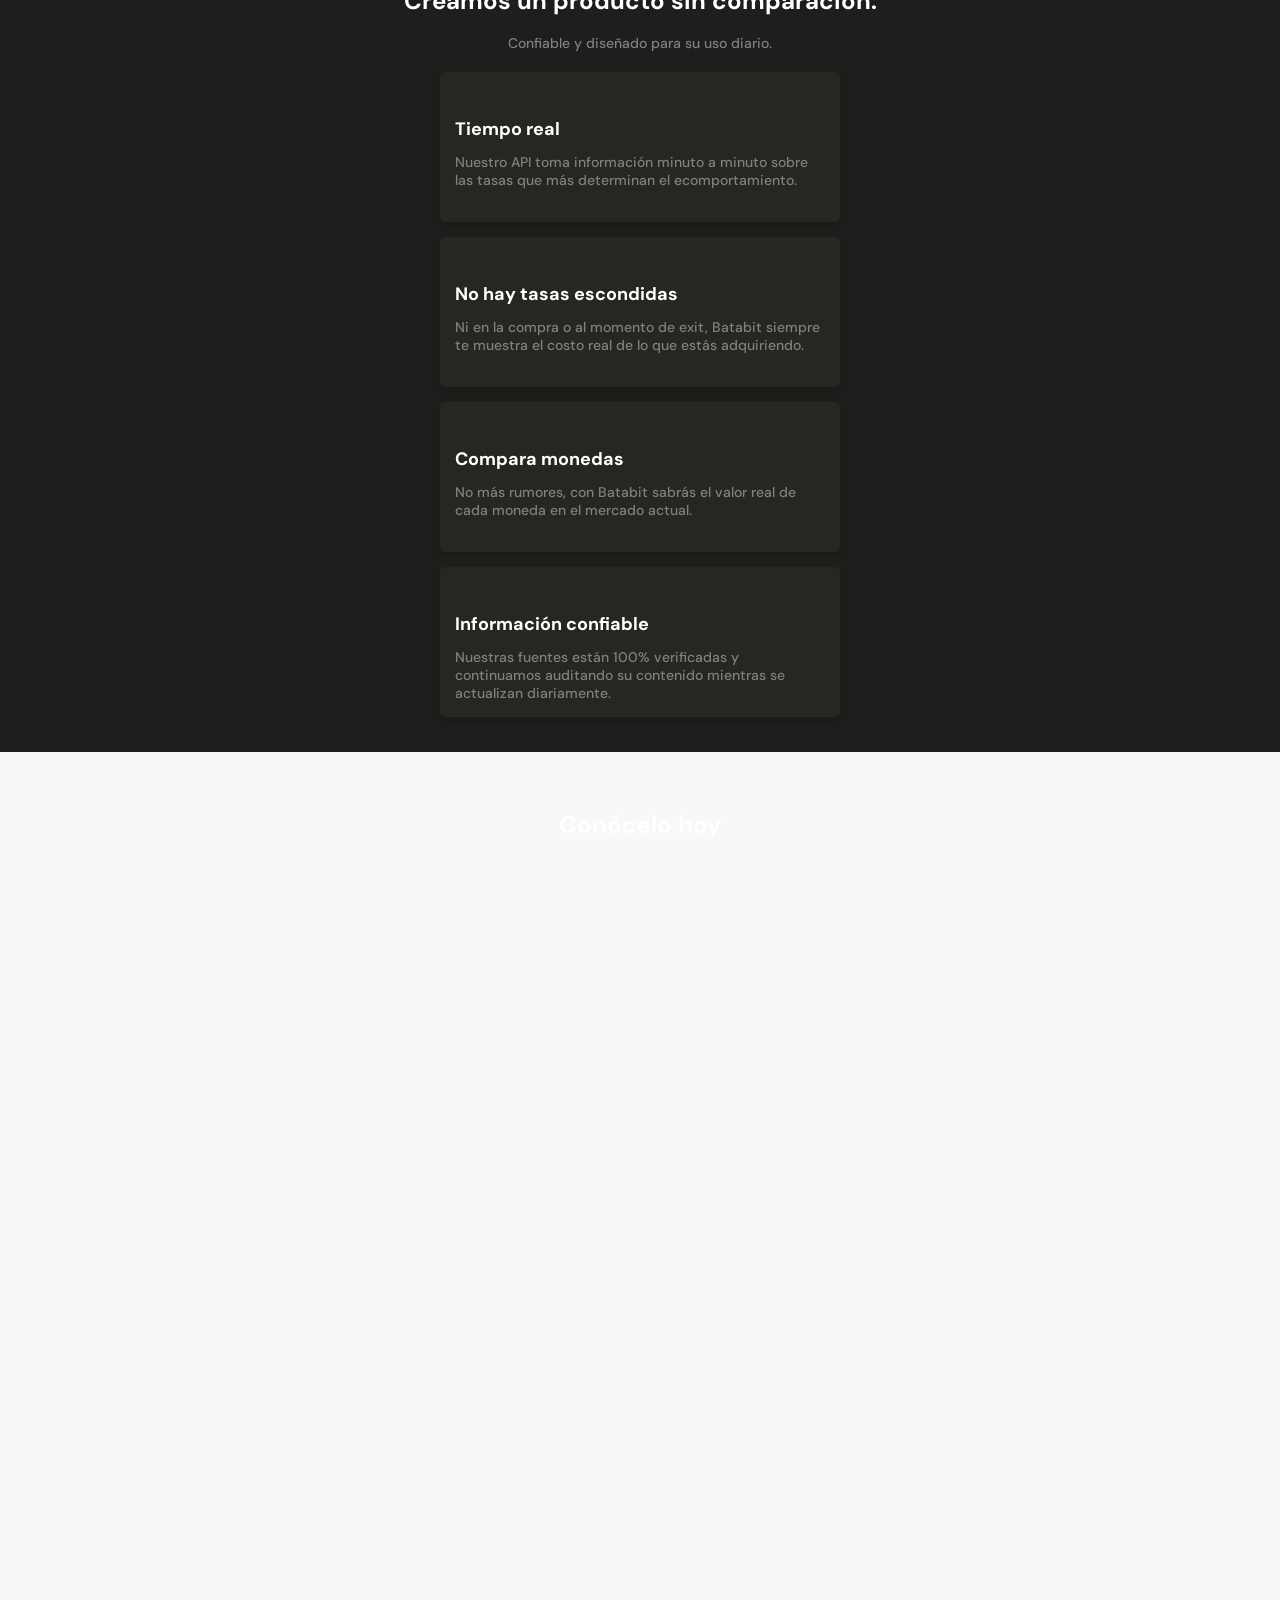
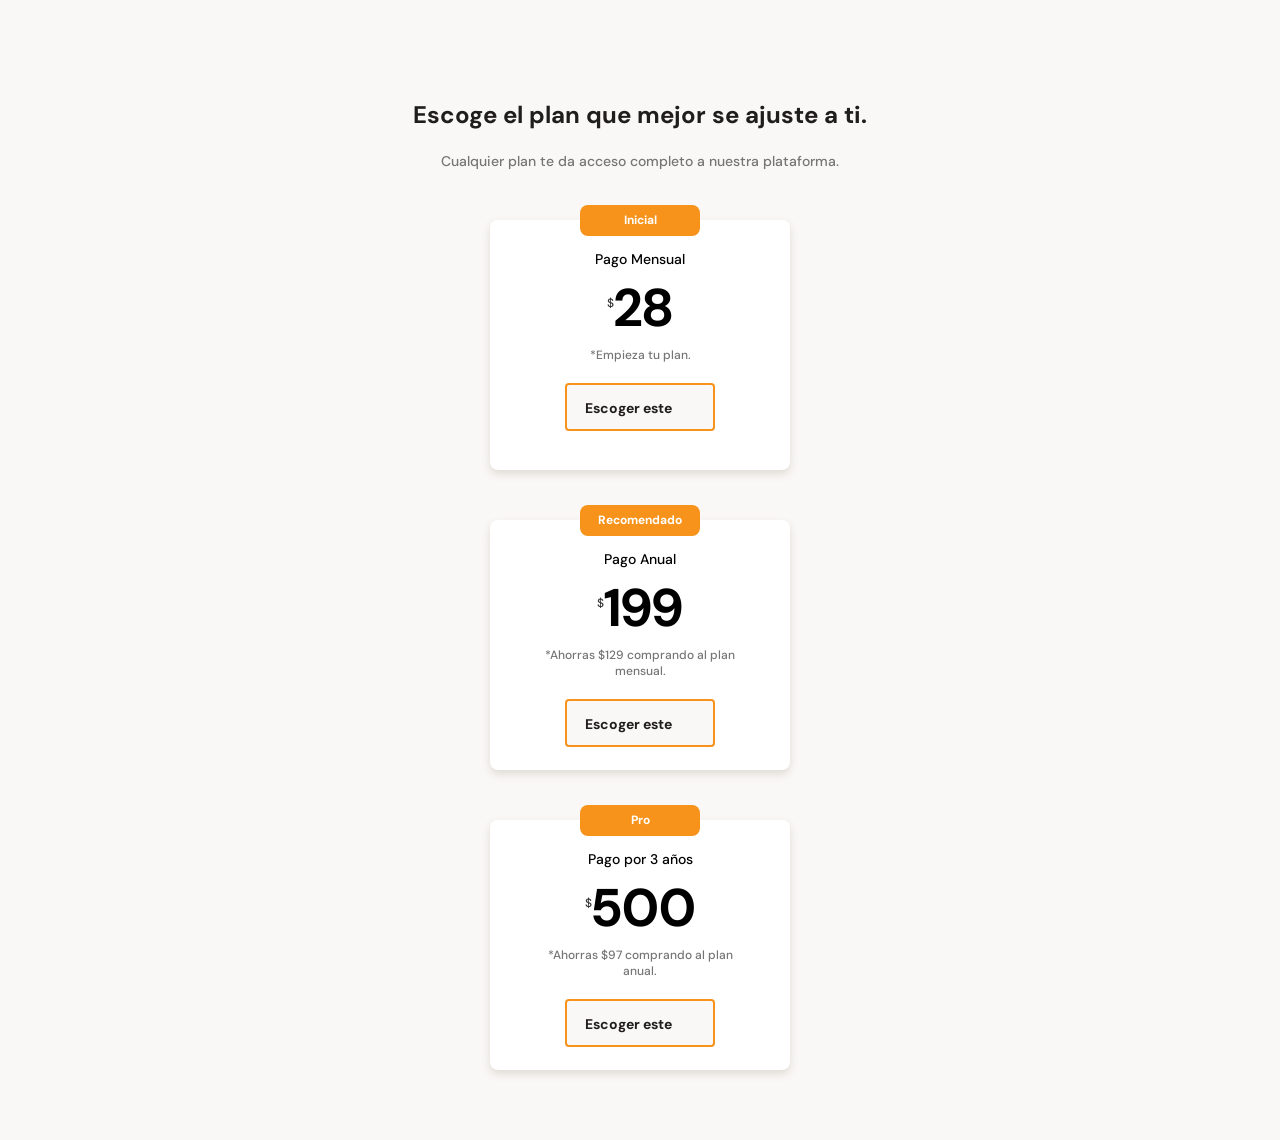
==== commit 7b4eb668: "Finaliza tarjeta de planes" ====
--- a/MobileFirst/index.html
+++ b/MobileFirst/index.html
@@ -128,11 +128,29 @@
                 </div>
                 <section class="plans-container--slider">
                     <article class="plans-container--card">
+                        <p class="recommended">Inicial</p>
+                        <div class="plan-info-container">
+                            <h3 class="plan-card--title">Pago Mensual</h3>
+                            <p class="plan-card--price"><span>$</span>28</p>
+                            <p class="plan-card--saving">*Empieza tu plan.</p>
+                            <button class="plan-card--ca">Escoger este <span></span></button>
+                        </div>
+                    </article>
+                    <article class="plans-container--card">
                         <p class="recommended">Recomendado</p>
                         <div class="plan-info-container">
                             <h3 class="plan-card--title">Pago Anual</h3>
-                            <p class="plan-card--price"><span>$</span>99</p>
+                            <p class="plan-card--price"><span>$</span>199</p>
                             <p class="plan-card--saving">*Ahorras $129 comprando al plan mensual.</p>
+                            <button class="plan-card--ca">Escoger este <span></span></button>
+                        </div>
+                    </article>
+                    <article class="plans-container--card">
+                        <p class="recommended">Pro</p>
+                        <div class="plan-info-container">
+                            <h3 class="plan-card--title">Pago por 3 años</h3>
+                            <p class="plan-card--price"><span>$</span>500</p>
+                            <p class="plan-card--saving">*Ahorras $97 comprando al plan anual.</p>
                             <button class="plan-card--ca">Escoger este <span></span></button>
                         </div>
                     </article>
--- a/MobileFirst/styles.css
+++ b/MobileFirst/styles.css
@@ -467,4 +467,27 @@
     font-weight: 500;
     color: var(--warm-grey);
     padding: 0 25px;
-}+}
+
+.plan-card--ca {
+    width: 150px;
+    height: 48px;
+    margin-top: 20px;
+    background-color: var(--off-white);
+    border: 2px solid var(--bitcoin-orange);
+    border-radius: 4px;
+    font-size: 1.4rem;
+    font-weight: bold;
+    line-height: 1.8rem;
+    color: var(--warm-black);
+    font-family: "DM Sans", sans-serif;
+}
+
+.plan-card--ca span {
+    display: inline-block;
+    width: 20px;
+    height: 20px;
+    background-image: url('./assets/icons/arrow-right.svg');
+    vertical-align: text-bottom;
+}
+
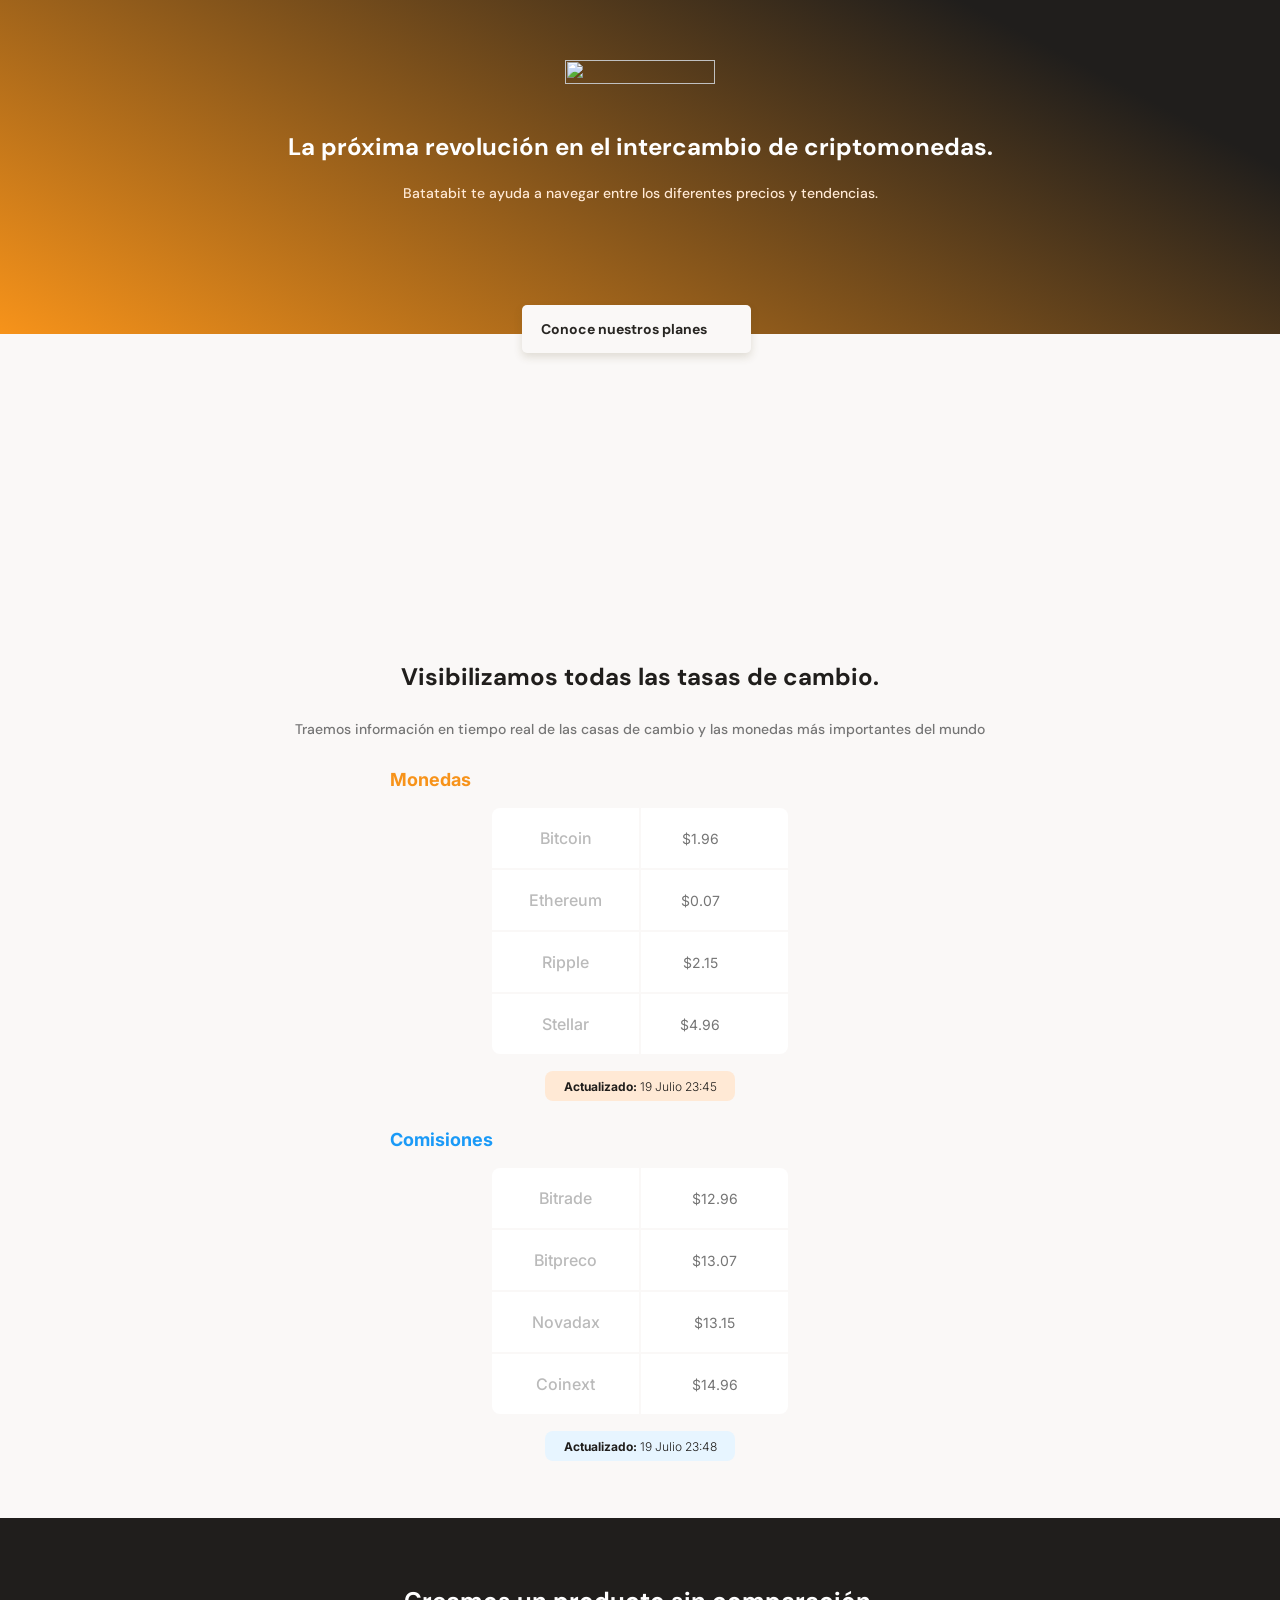
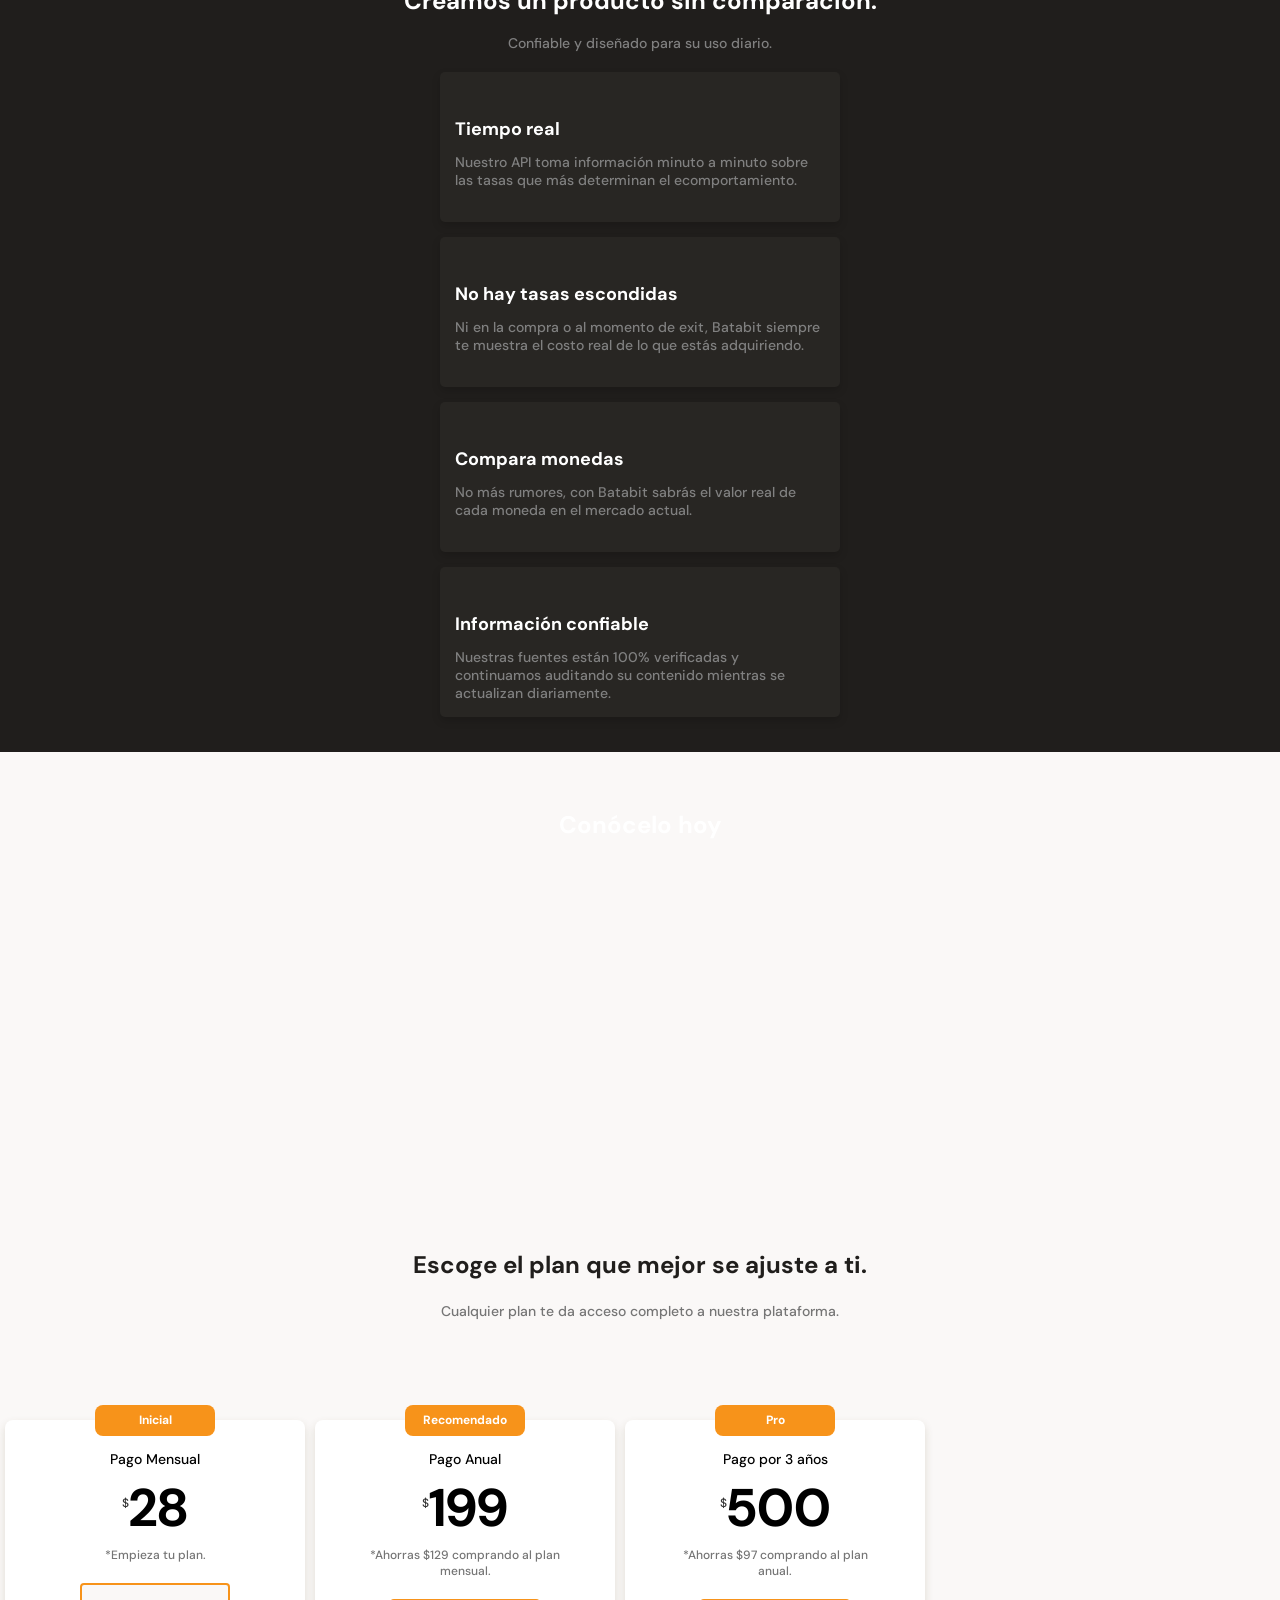
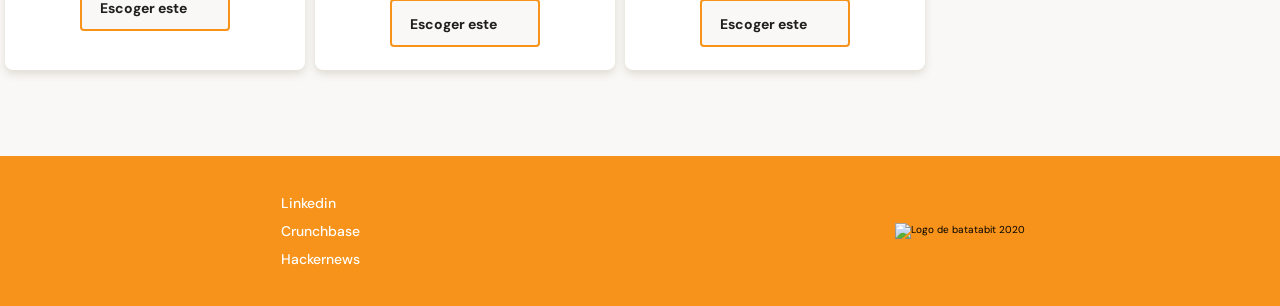
==== commit 200e9adf: "Finaliza parte footer del proyecto" ====
--- a/MobileFirst/index.html
+++ b/MobileFirst/index.html
@@ -157,6 +157,17 @@
                 </section>
             </section>
         </main>
-        <footer></footer>
+        <footer>
+            <section class="left">
+                <ul>
+                    <li><a href="#">Linkedin</a></li>
+                    <li><a href="#">Crunchbase</a></li>
+                    <li><a href="#">Hackernews</a></li>
+                </ul>
+            </section>
+            <section class="right">
+                <img src="./assets/imgs/LogoFooter.svg" alt="Logo de batatabit 2020">
+            </section>
+        </footer>
     </body>
 </html>
--- a/MobileFirst/styles.css
+++ b/MobileFirst/styles.css
@@ -363,7 +363,7 @@
 .bitcoin-img-container {
     width: 100%;
     min-width: 320px;
-    height: 100vh;
+    height: 50vh;
     background-image: url('./assets/imgs/bitcoinbaby.jpg');
     background-position: center;
     background-size: cover;
@@ -411,13 +411,23 @@
     color: var(--warm-grey);
 }
 
+.plans-container--slider {
+    display: flex;
+    /* gap: 50px; */
+    height: 316px;
+    overflow-x: scroll;
+    overscroll-behavior-x: contain;
+    scroll-snap-type: x proximity;
+}
+
 .plans-container--card {
     position: relative;
+    scroll-snap-align: center;
     width: 70%;
-    min-width: 230px;
+    min-width: 190px;
     max-width: 300px;
     height: 250px;
-    margin: 50px auto 0;
+    margin: 50px 5px 0;
     padding: 0 15px;
     background-color: var(--just-white);
     border-radius: 8px;
@@ -491,3 +501,32 @@
     vertical-align: text-bottom;
 }
 
+footer {
+    display: flex;
+    width: 100%;
+    height: 150px;
+    background-color: var(--bitcoin-orange);
+}
+
+footer section {
+    display: flex;
+    width: 50%;
+    justify-content: center;
+    align-items: center;
+}
+
+footer .left ul{
+    font-size: 1.4rem;
+    font-weight: 500;
+    line-height: 1.8rem;
+    list-style: none;
+}
+
+.left li {
+    margin: 10px 0;
+}
+
+.left a {
+    text-decoration: none;
+    color: var(--just-white);
+}
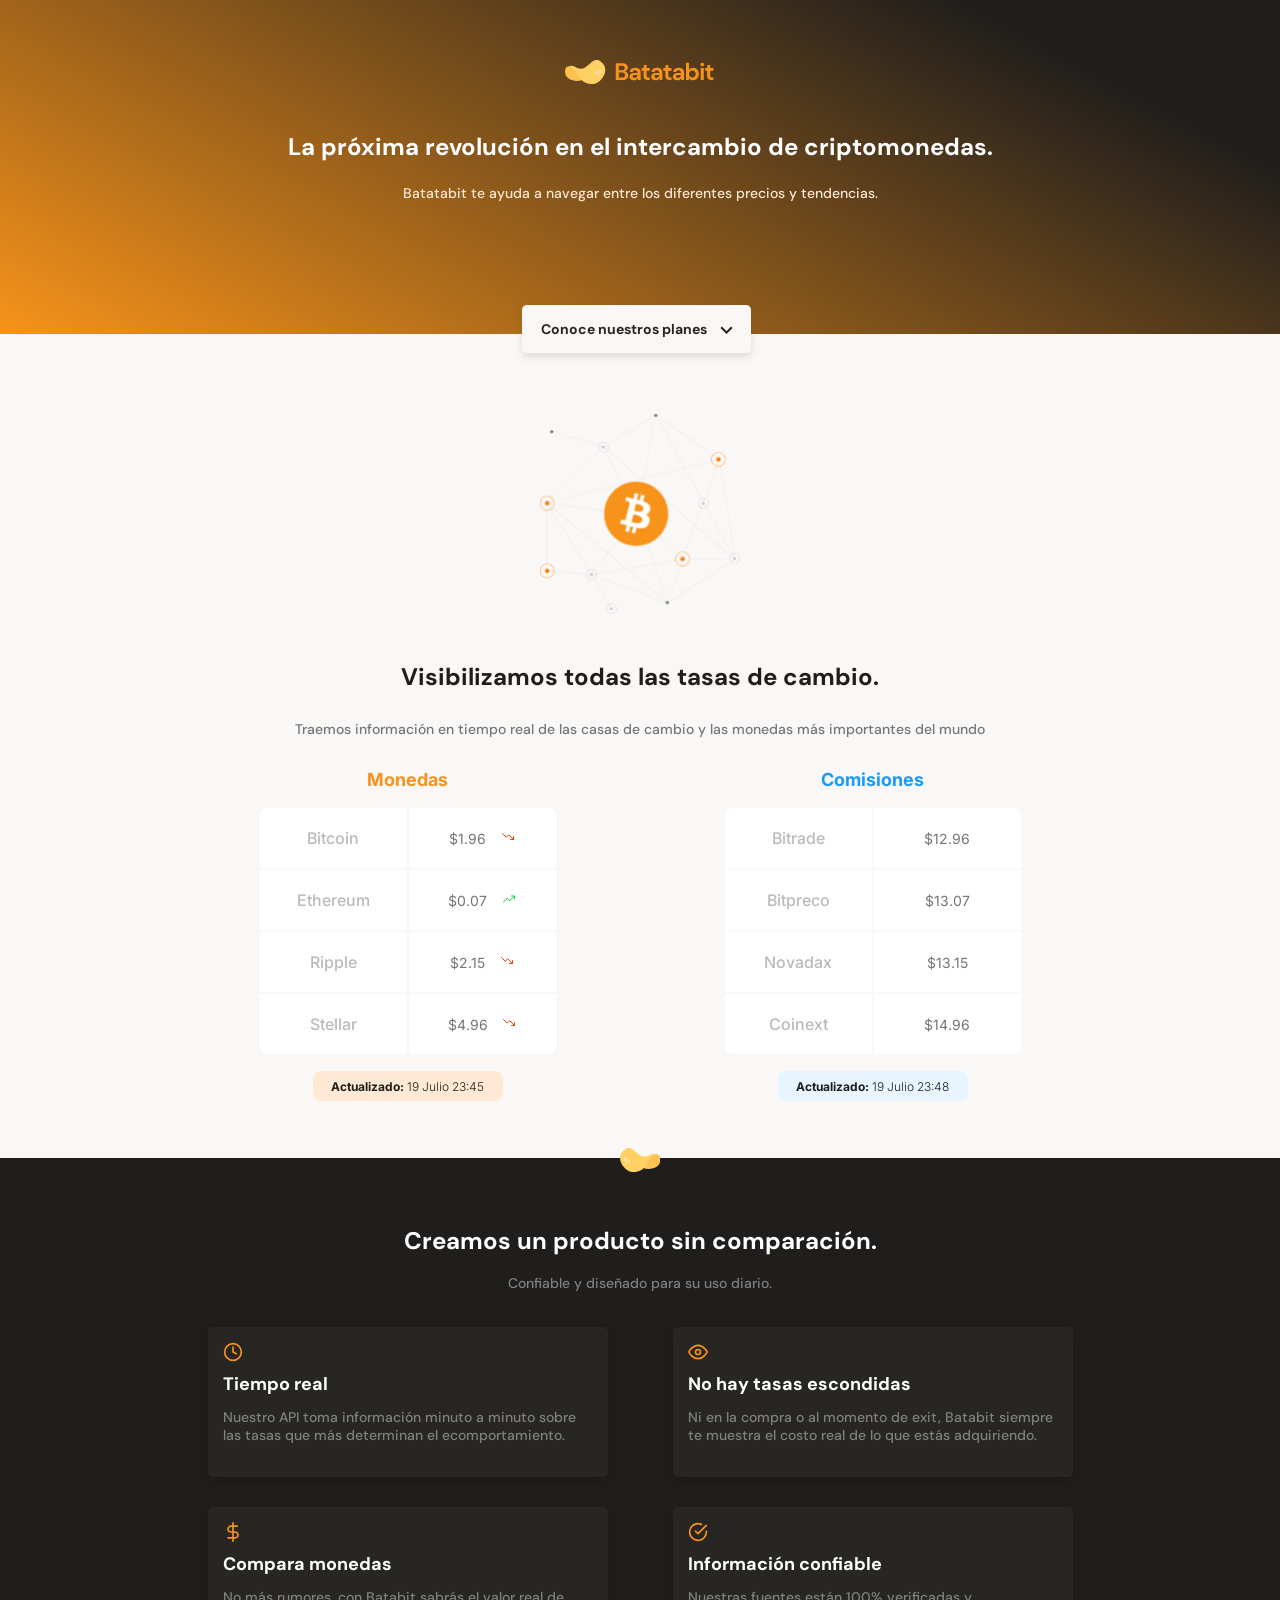
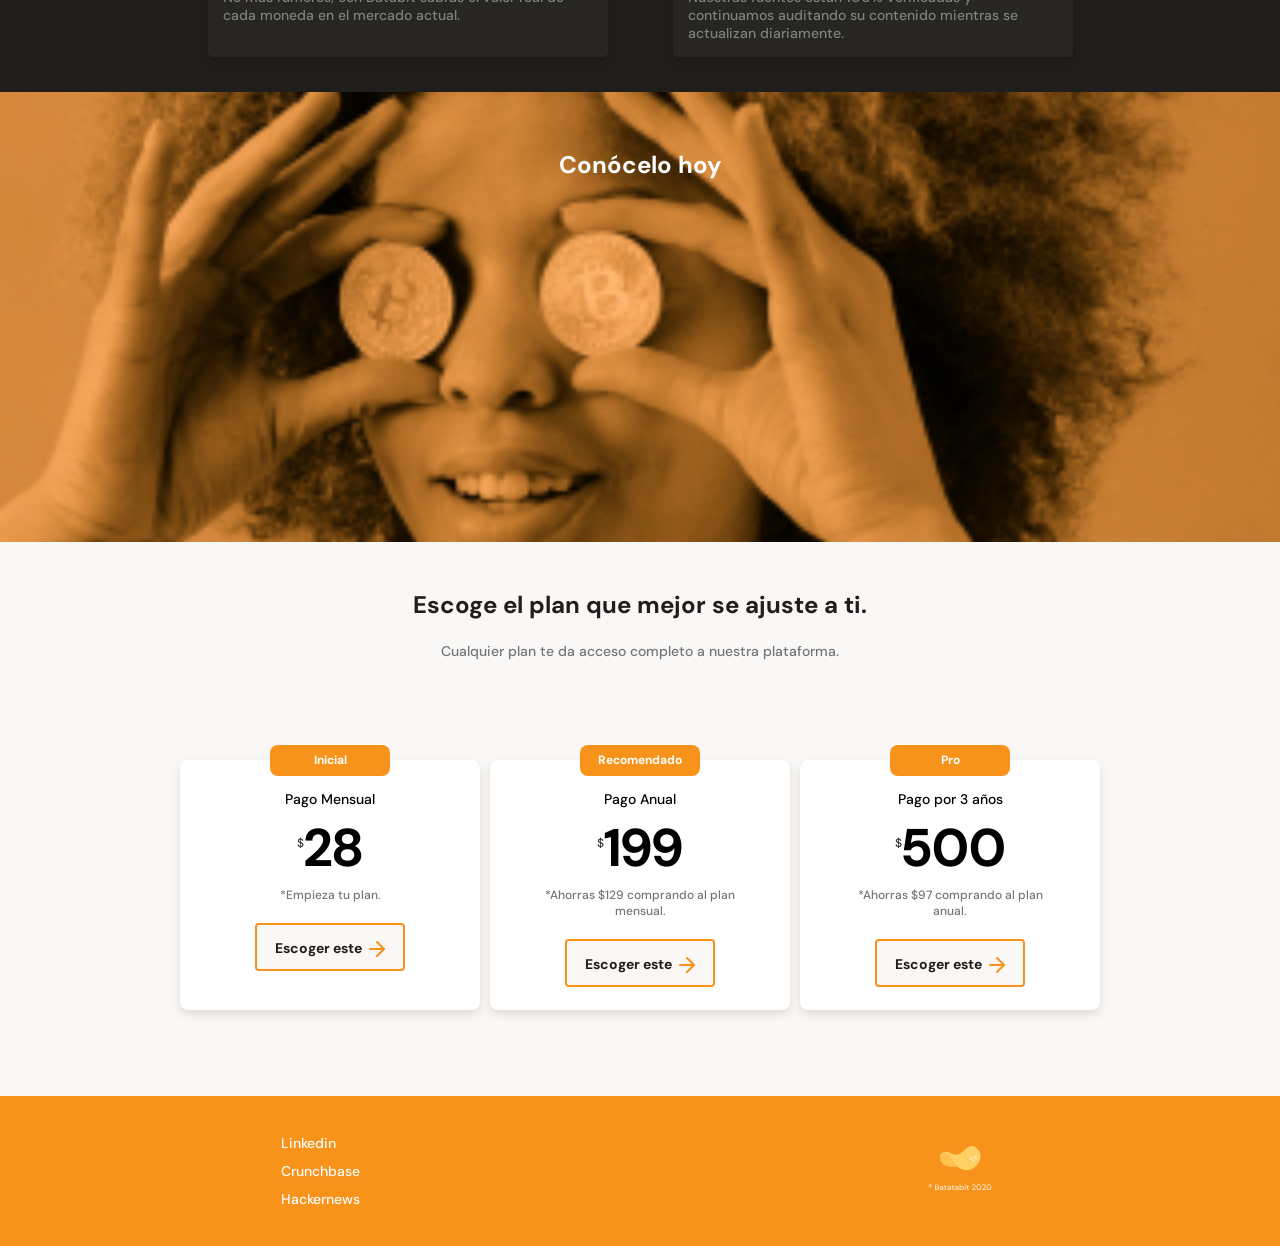
==== commit 92270c2b: "Diseño para tablet y desktop y fin de la página web" ====
--- a/MobileFirst/index.html
+++ b/MobileFirst/index.html
@@ -7,6 +7,7 @@
         <link rel="preconnect" href="https://fonts.gstatic.com">
         <link href="https://fonts.googleapis.com/css2?family=DM+Sans:wght@400;500;700&family=Inter:wght@300;500&display=swap" rel="stylesheet">
         <link rel="stylesheet" href="./styles.css">
+        <link rel="stylesheet" href="./css/tablet.css" media="(min-width: 930px)" >
     </head>
     <body>
         <header>
@@ -24,7 +25,7 @@
                     <h2>Visibilizamos todas las tasas de cambio.</h2>
                     <p>Traemos información en tiempo real de las casas de cambio y las monedas más importantes del mundo</p>
                 </div>
-                <section class="main--tables--container">
+                <section class="main-tables-container">
                     <!-- Main table -->
                     <div class="main-currency-table">                        
                         <p class="currency-table--moneytitle">Monedas</p>
--- a/MobileFirst/styles.css
+++ b/MobileFirst/styles.css
@@ -165,7 +165,7 @@
     font-size: 1.8rem;
     font-weight: bold;
     line-height: 2.3rem;
-    text-align: left;
+    text-align: center;
 }
 
 .main-currency-table .currency-table--moneytitle {
@@ -529,4 +529,6 @@
 .left a {
     text-decoration: none;
     color: var(--just-white);
-}+}
+
+/* MEDIA QUERIES */
--- a/MobileFirst/css/tablet.css
+++ b/MobileFirst/css/tablet.css
@@ -0,0 +1,17 @@
+.main-tables-container {
+    display: flex;    
+    width: 930px;
+    margin: 0 auto;
+}
+
+.product-cards--container {
+    display: flex;
+    flex-wrap: wrap;
+    width: 930px;
+    margin: 0 auto;
+}
+
+.plans-container--slider {
+    justify-content: center;
+}
+
